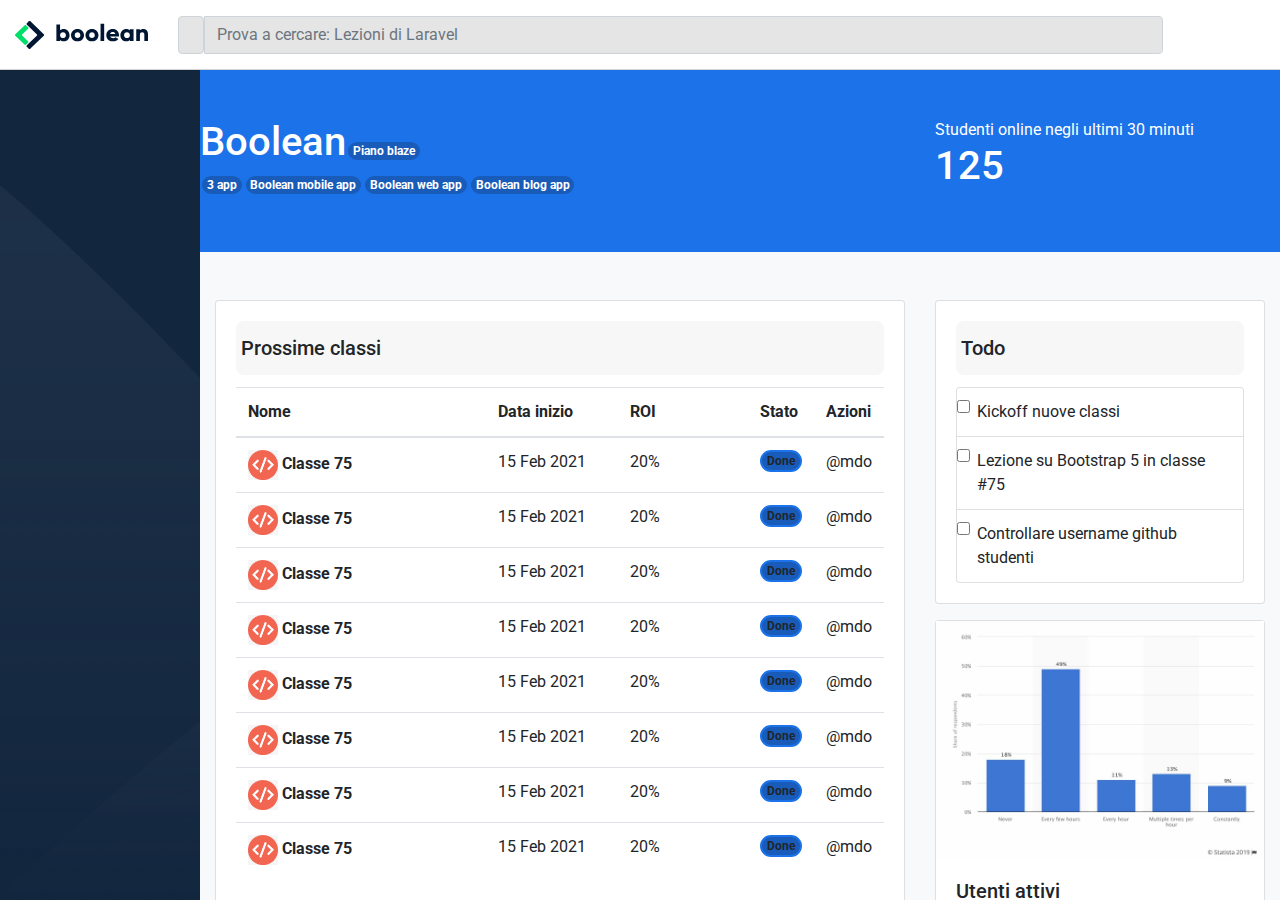
==== index.html @ c9421d49 "Responsive table" ====
<!DOCTYPE html>
<html lang="en">
    <head>
        <meta charset="UTF-8">
        <meta http-equiv="X-UA-Compatible" content="IE=edge">
        <meta name="viewport" content="width=device-width, initial-scale=1.0">
        <title>Bootstrap Dashboard</title>

        <!-- Google-font -->
        <link rel="preconnect" href="https://fonts.googleapis.com">
        <link rel="preconnect" href="https://fonts.gstatic.com" crossorigin>
        <link href="https://fonts.googleapis.com/css2?family=Montserrat:wght@400;700;800&family=Roboto:wght@400;700&display=swap" rel="stylesheet">
        <!-- /Google-font -->

        <!-- Bootstrap-link -->
        <link rel="stylesheet" href="https://cdn.jsdelivr.net/npm/bootstrap@4.4.1/dist/css/bootstrap.min.css" integrity="sha384-Vkoo8x4CGsO3+Hhxv8T/Q5PaXtkKtu6ug5TOeNV6gBiFeWPGFN9MuhOf23Q9Ifjh" crossorigin="anonymous">
        <!-- JavaScript Bundle with Popper -->
        <script src="https://cdn.jsdelivr.net/npm/bootstrap@5.2.2/dist/js/bootstrap.bundle.min.js" integrity="sha384-OERcA2EqjJCMA+/3y+gxIOqMEjwtxJY7qPCqsdltbNJuaOe923+mo//f6V8Qbsw3" crossorigin="anonymous"></script>
        <!-- /Bootstrap-link -->

        <!-- Font-awesome -->
        <link rel="stylesheet" href="https://cdnjs.cloudflare.com/ajax/libs/font-awesome/6.2.0/css/all.min.css" integrity="sha512-xh6O/CkQoPOWDdYTDqeRdPCVd1SpvCA9XXcUnZS2FmJNp1coAFzvtCN9BmamE+4aHK8yyUHUSCcJHgXloTyT2A==" crossorigin="anonymous" referrerpolicy="no-referrer" />
        <!-- /Font-awesome -->


        <link rel="stylesheet" href="css/style.css">
    </head>
    <body>
        <header>
            <div class="container-fluid">
                <div class="row align-items-center">
                    <div class="col-auto d-block d-lg-none">
                        <img class="ms-img-logo" src="../img/mobile-logo.png" alt="mobile-logo">
                    </div>
                    <div class="col-auto d-none d-lg-block">
                        <img src="../img/logo.svg" alt="logo">
                    </div>
                    <div class="col mt-3">
                        <div class="input-group mb-3">
                        <span class="input-group-text" id="basic-addon1"><i class="fa-solid fa-magnifying-glass"></i></span>
                        <input type="text" class="form-control" placeholder="Prova a cercare: Lezioni di Laravel" aria-label="Username" aria-describedby="basic-addon1">
                        </div>
                    </div>
                    <div class="col-auto mr-3">
                        <div class="row justify-content-end">
                            <div class="ms-icons d-none d-lg-block">
                                <i class="ms-icons-header fa-solid fa-list"></i>
                                <i class="ms-icons-header fa-solid fa-circle-question"></i>
                                <i class="ms-icons-header fa-solid fa-ellipsis-vertical"></i>
                            </div>
                            <div class="dropdown">
                                <button class="btn" type="button" data-bs-toggle="dropdown" aria-expanded="false"><i class="fa-solid fa-bell"></i>
                                </button>
                                <ul class="dropdown-menu">
                                  <li><a class="dropdown-item" href="#">Action</a></li>
                                  <li><a class="dropdown-item" href="#">Another action</a></li>
                                  <li><a class="dropdown-item" href="#">Something else here</a></li>
                                </ul>
                              </div>
                            
                        </div>
                    </div>
                </div>
            </div>
        </header>
        <div class="page-container">
            <aside>

            </aside>
            <main>
                <!-- BANNER -->
                <div class="container-fluid banner-top py-5">
                    <div class="row">
                        <div class="col-lg-8 col-md-12">
                            <div class="row"> 
                                <h1>Boolean</h1>
                                <h6><span class="badge badge-banner badge-banner-boolean">Piano blaze</span></h6>
                            </div>
                            <div class="row">
                                <h6><span class="badge badge-banner">3 app</span></h6>
                                <div><i class="fa-solid fa-chevrons-right"></i></div>                               
                                <h6><span class="badge badge-banner">Boolean mobile app</span></h6>
                                <h6><span class="badge badge-banner">Boolean web app</sspan></h6>
                                <h6><span class="badge badge-banner">Boolean blog app</span></h6>
                            </div>
                        </div>
                        <div class="col-lg-4 col-md-12">
                            <span>Studenti online negli ultimi 30 minuti<span>
                            <h1>125</h1>
                        </div>
                    </div>
                </div>
                <!-- /BANNER -->

                <!-- COL-8|COL-4 -->
                <div class="container-fluid py-5">
                    <div class="row">
                        <!-- COL PROSSIME CLASSI|FAQ -->
                        <div class="col-lg-8 col-md-12">
                            <div class="card" style="width: 100%;">
                                <div class="card-body">
                                  <h5 class="card-title ms-card-title">Prossime classi</h5>
                                <table class="table">
                                    <thead>
                                    <tr>
                                        <th class="col-6" scope="col">Nome</th>
                                        <th class="col-3 d-none d-lg-table-cell" scope="col-2">Data inizio</th>
                                        <th class="d-none d-md-table-cell" scope="col">ROI</th>
                                        <th scope="col">Stato</th>
                                        <th scope="col">Azioni</th>              
                                    </tr>
                                    </thead>
                                    <tbody>
                                    <tr>
                                        <th class="col-6" scope="row">
                                            
                                            <img class="ms-img-table" src="../img/class-avatar.jpg" alt="class-avatar">
                                            <span>Classe 75</span>
                                        
                                        </th>
                                        <td class="col-3 d-none d-lg-table-cell">15 Feb 2021</td>
                                        <td class="col d-none d-md-table-cell">20%</td>
                                        <td class="col"><h6><span class="badge badge-banner">Done</span></h6></td>
                                        <td class="col">@mdo</td>
                                    </tr>
                                    <tr>
                                        <th class="col-6" scope="row">
                                            <img class="ms-img-table" src="../img/class-avatar.jpg" alt="class-avatar">
                                            <span>Classe 75</span>
                                        </th>
                                        <td class="col-3 d-none d-lg-table-cell">15 Feb 2021</td>
                                        <td class="col d-none d-md-table-cell">20%</td>
                                        <td class="col"><h6><span class="badge badge-banner">Done</span></h6></td>
                                        <td class="col">@mdo</td>
                                    </tr>
                                    <tr>
                                        <th class="col-6" scope="row">
                                            <img class="ms-img-table" src="../img/class-avatar.jpg" alt="class-avatar">
                                            <span>Classe 75</span>
                                        </th>
                                        <td class="col-3 d-none d-lg-table-cell">15 Feb 2021</td>
                                        <td class="col d-none d-md-table-cell">20%</td>
                                        <td class="col"><h6><span class="badge badge-banner">Done</span></h6></td>
                                        <td class="col">@mdo</td>
                                    </tr>
                                    <tr>
                                        <th class="col-6" scope="row">
                                            <img class="ms-img-table" src="../img/class-avatar.jpg" alt="class-avatar">
                                            <span>Classe 75</span>
                                        </th>
                                        <td class="col-3 d-none d-lg-table-cell">15 Feb 2021</td>
                                        <td class="col d-none d-md-table-cell">20%</td>
                                        <td class="col"><h6><span class="badge badge-banner">Done</span></h6></td>
                                        <td class="col">@mdo</td>
                                    </tr>
                                    <tr>
                                        <th class="col-6" scope="row">
                                            <img class="ms-img-table" src="../img/class-avatar.jpg" alt="class-avatar">
                                            <span>Classe 75</span>
                                        </th>
                                        <td class="col-3 d-none d-lg-table-cell">15 Feb 2021</td>
                                        <td class="col d-none d-md-table-cell">20%</td>
                                        <td class="col"><h6><span class="badge badge-banner">Done</span></h6></td>
                                        <td class="col">@mdo</td>
                                    </tr>
                                    <tr>
                                        <th class="col-6" scope="row">
                                            <img class="ms-img-table" src="../img/class-avatar.jpg" alt="class-avatar">
                                            <span>Classe 75</span>
                                        </th>
                                        <td class="col-3 d-none d-lg-table-cell">15 Feb 2021</td>
                                        <td class="col d-none d-md-table-cell">20%</td>
                                        <td class="col"><h6><span class="badge badge-banner">Done</span></h6></td>
                                        <td class="col">@mdo</td>
                                    </tr>
                                    <tr>
                                        <th class="col-6" scope="row">
                                            <img class="ms-img-table" src="../img/class-avatar.jpg" alt="class-avatar">
                                            <span>Classe 75</span>
                                        </th>
                                        <td class="col-3 d-none d-lg-table-cell">15 Feb 2021</td>
                                        <td class="col d-none d-md-table-cell">20%</td>
                                        <td class="col"><h6><span class="badge badge-banner">Done</span></h6></td>
                                        <td class="col">@mdo</td>
                                    </tr>
                                    <tr>
                                        <th class="col-6" scope="row">
                                            <img class="ms-img-table" src="../img/class-avatar.jpg" alt="class-avatar">
                                            <span>Classe 75</span>
                                        </th>
                                        <td class="col-3 d-none d-lg-table-cell">15 Feb 2021</td>
                                        <td class="col d-none d-md-table-cell">20%</td>
                                        <td class="col"><h6><span class="badge badge-banner">Done</span></h6></td>
                                        <td class="col">@mdo</td>
                                    </tr>
                                    
                                    </tbody>
                                </table>
                            </div>
                        </div>
                            <!-- FAQ BOOTSTRAP -->
                            <div class="card mt-3" style="width: 100%;">
                                <div class="card-body">
                                  <h5 class="card-title ms-card-title">F.A.Q</h5>
                                  <div class="accordion" id="accordionPanelsStayOpenExample">
                                        <div class="accordion-item">
                                            <span class="accordion-header" id="panelsStayOpen-headingOne">
                                            <button class="accordion-button" type="button" data-bs-toggle="collapse" data-bs-target="#panelsStayOpen-collapseOne" aria-expanded="true" aria-controls="panelsStayOpen-collapseOne">
                                                Come aggiungere una nuova classe?
                                            </button>
                                            </span>
                                            <div id="panelsStayOpen-collapseOne" class="accordion-collapse collapse show" aria-labelledby="panelsStayOpen-headingOne">
                                            <div class="accordion-body">
                                                <strong>This is the first item's accordion body.</strong> It is shown by default, until the collapse plugin adds the appropriate classes that we use to style each element. These classes control the overall appearance, as well as the showing and hiding via CSS transitions. You can modify any of this with custom CSS or overriding our default variables. It's also worth noting that just about any HTML can go within the <code>.accordion-body</code>, though the transition does limit overflow.
                                            </div>
                                            </div>
                                        </div>
                                  </div>
                                  <hr>
                                  <div class="accordion" id="accordionPanelsStayOpenExample">
                                    <div class="accordion-item">
                                        <span class="accordion-header" id="panelsStayOpen-headingOne">
                                        <button class="accordion-button" type="button" data-bs-toggle="collapse" data-bs-target="#panelsStayOpen-collapseOne" aria-expanded="true" aria-controls="panelsStayOpen-collapseOne">
                                            Come aggiungere una nuova classe?
                                        </button>
                                        </span>
                                        <div id="panelsStayOpen-collapseOne" class="accordion-collapse collapse show" aria-labelledby="panelsStayOpen-headingOne">
                                        <div class="accordion-body">
                                            <strong>This is the first item's accordion body.</strong> It is shown by default, until the collapse plugin adds the appropriate classes that we use to style each element. These classes control the overall appearance, as well as the showing and hiding via CSS transitions. You can modify any of this with custom CSS or overriding our default variables. It's also worth noting that just about any HTML can go within the <code>.accordion-body</code>, though the transition does limit overflow.
                                        </div>
                                        </div>
                                    </div>
                              </div>
                              <hr>
                              <div class="accordion" id="accordionPanelsStayOpenExample">
                                <div class="accordion-item">
                                    <span class="accordion-header" id="panelsStayOpen-headingOne">
                                    <button class="accordion-button" type="button" data-bs-toggle="collapse" data-bs-target="#panelsStayOpen-collapseOne" aria-expanded="true" aria-controls="panelsStayOpen-collapseOne">
                                        Come aggiungere una nuova classe?
                                    </button>
                                    </span>
                                    <div id="panelsStayOpen-collapseOne" class="accordion-collapse collapse show" aria-labelledby="panelsStayOpen-headingOne">
                                    <div class="accordion-body">
                                        <strong>This is the first item's accordion body.</strong> It is shown by default, until the collapse plugin adds the appropriate classes that we use to style each element. These classes control the overall appearance, as well as the showing and hiding via CSS transitions. You can modify any of this with custom CSS or overriding our default variables. It's also worth noting that just about any HTML can go within the <code>.accordion-body</code>, though the transition does limit overflow.
                                    </div>
                                    </div>
                                </div>
                          </div>
                                </div>
                            </div>
                            <!-- /FAQ BOOTSTRAP -->
                        </div>
                        <!-- /COL PROSSIME CLASSI|FAQ -->

                        <!-- COL TODO|UTENTI ATTIVI -->
                        <div class="col-lg-4 col-md-12">     
                            <div class="card" style="width: 100%;">
                                <div class="card-body">
                                  <h5 class="card-title ms-card-title">Todo</h5>
                                    <div class="container-fluid">
                                        <div class="row">
                                            <div class="card" style="width: 100%;">
                                                <ul class="list-group list-group-flush">
                                                  <li class="list-group-item"><input class="form-check-input mt-0" type="checkbox" value="" aria-label="Checkbox for following text input"> Kickoff nuove classi</li>
                                                  <li class="list-group-item"><input class="form-check-input mt-0" type="checkbox" value="" aria-label="Checkbox for following text input"> Lezione su Bootstrap 5 in classe #75</li>
                                                  <li class="list-group-item"><input class="form-check-input mt-0" type="checkbox" value="" aria-label="Checkbox for following text input"> Controllare username github studenti</li>
                                                </ul>
                                            </div>
                                            <!-- <input class="form-check-input mt-0" type="checkbox" value="" aria-label="Checkbox for following text input"> Kickoff nuove classi
                                            <input class="form-check-input mt-0" type="checkbox" value="" aria-label="Checkbox for following text input"> Kickoff nuove classi
                                            <input class="form-check-input mt-0" type="checkbox" value="" aria-label="Checkbox for following text input"> Kickoff nuove classi -->
                                        </div>
                                    </div>
                                </div>
                            </div>
                            <div class="card mt-3" style="width: 100%;">
                                <img src="../img/stats.jpeg" class="stats" alt="...">
                                <div class="card-body">
                                    <h5 class="card-title">Utenti attivi</h5>
                                    <p class="card-text">Lista degli utenti attivi in piattaforma nell'ultimo mese</p>
                                    <div class="card" style="width: 18rem;">
                                        <ul class="list-group list-group-flush">
                                          <li class="list-group-item"> Gennaio: 1200</li>
                                          <li class="list-group-item"> Febbraio: 800</li>
                                          <li class="list-group-item"> Marzo 1500</li>
                                        </ul>
                                    </div>
                                    <a href="#" class="btn btn-primary">Go somewhere</a>
                                </div>
                            </div>
                        </div>
                        <!-- /COL TODO|UTENTI ATTIVI -->
                    </div>
                </div>
                <!-- /COL-8|COL-4 -->
            </main>
        </div>
    </body>
</html>
---- css/style.css ----
/* -----------
    RESET
    ---------- */

* {
    box-sizing: border-box;
    margin: 0;
    padding: 0;
}

/* ----------
    CORE
    --------- */
body {
font-family: 'Montserrat', sans-serif;
font-family: 'Roboto', sans-serif;
}

header {
    background-color: #fff;
    height: 70px;
    display: flex;
    align-items: center;
    position: fixed;
    top: 0;
    right: 0;
    left: 0;
    border-bottom: 1px solid lightgray;
}

aside {
    width: 200px;
    background-color: #12263e;
    flex-shrink: 0;
    padding: 20px;
    background-image: url(../img/sidebar-bg.png);
}

main {
    background-color: #f8f9fa;
    flex-grow: 1;
    overflow-y: auto;
}

/* ----------
    CONTAINERS
    --------- */
.page-container {
    height: calc(100vh - 70px);
    background-color: lightgrey;
    display: flex;
    margin-top: 70px;
}

/* ---------
    IMMAGINI
    -------- */

img {
    width: 100%;
}

.ms-img-logo {
    width: 45px;
    background-color: transparent;
    text-align: center;
}

.ms-img-table {
    width: 30px;
}

/* ---------
    ICONS
    -------- */

    .fa-bell {
        color: orange;
        margin-top: 4px;
    }
    
    .ms-icons {
        margin-top: 7px;  
    }
    .ms-icons-header  {
        margin-right: 20px;
        margin-top: 4px;
    }

    .fa-chevrons-right {
        color: white;
    }

    /* ----------
    RESET BOOTSTRAP
    ------------- */
    .form-control, .input-group-text {
        background-color: #e5e5e5;
    }

    .accordion-button {
        border: none;
        background-color: transparent;
    }

    .badge-banner-boolean {
        margin-top: 22px;
    }

    .ms-card-title {
        background-color: #f7f7f7;
        padding: 15px 5px;
        border-radius: 8px;
    }

    .badge-banner {
        border: 2px solid #1c72e8;
        background-color: #185bb9;
        border-radius: 20px;
    }
    /* ---------
        MAIN
        -------- */
        .banner-top {
            background-color: #1c72e8;
            color: white;
        }
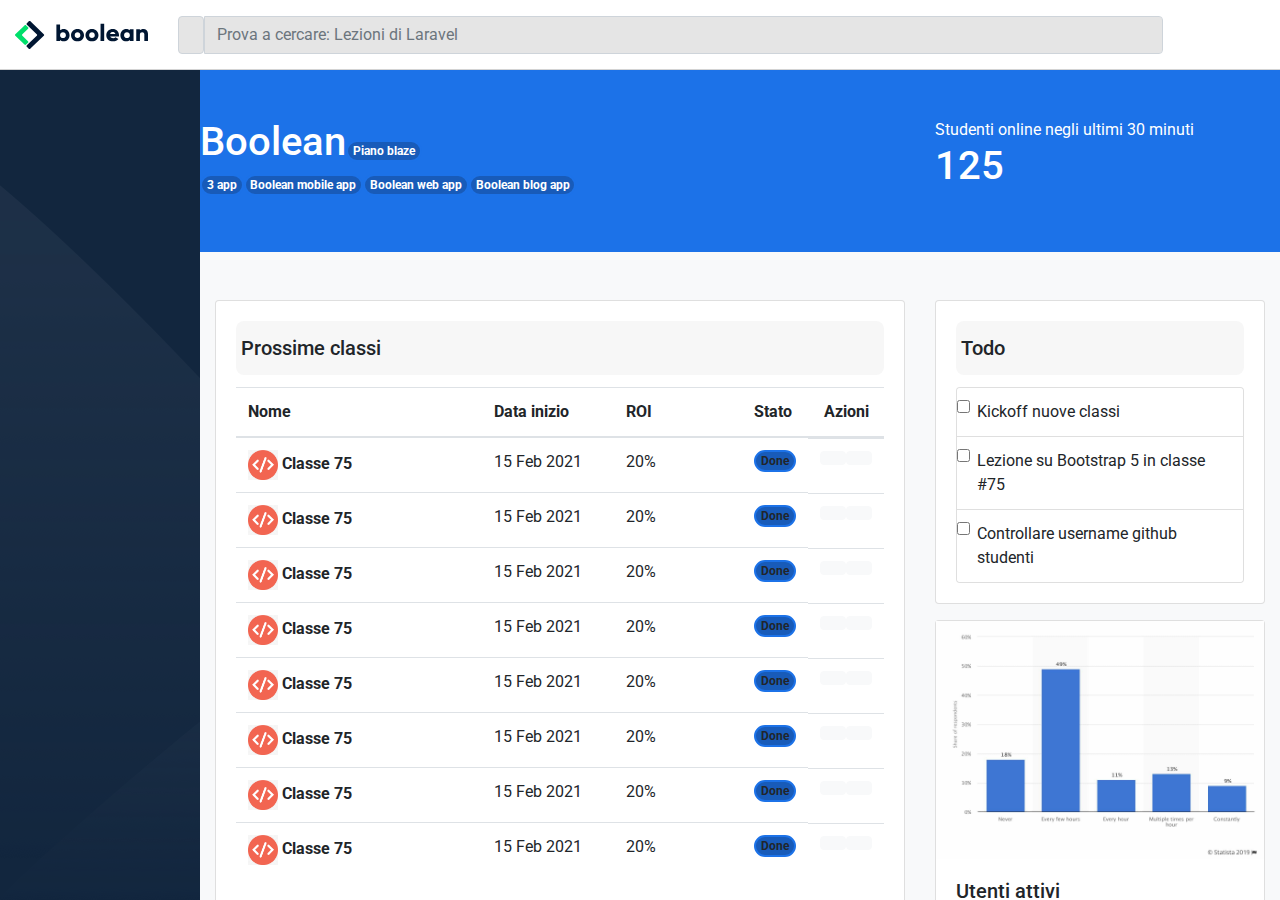
==== commit cf5d68f2: "Button in the table" ====
--- a/index.html
+++ b/index.html
@@ -107,7 +107,7 @@
                                         <th class="col-3 d-none d-lg-table-cell" scope="col-2">Data inizio</th>
                                         <th class="d-none d-md-table-cell" scope="col">ROI</th>
                                         <th scope="col">Stato</th>
-                                        <th scope="col">Azioni</th>              
+                                        <th class="text-center" scope="col">Azioni</th>              
                                     </tr>
                                     </thead>
                                     <tbody>
@@ -121,77 +121,103 @@
                                         <td class="col-3 d-none d-lg-table-cell">15 Feb 2021</td>
                                         <td class="col d-none d-md-table-cell">20%</td>
                                         <td class="col"><h6><span class="badge badge-banner">Done</span></h6></td>
-                                        <td class="col">@mdo</td>
-                                    </tr>
-                                    <tr>
-                                        <th class="col-6" scope="row">
-                                            <img class="ms-img-table" src="../img/class-avatar.jpg" alt="class-avatar">
-                                            <span>Classe 75</span>
-                                        </th>
-                                        <td class="col-3 d-none d-lg-table-cell">15 Feb 2021</td>
-                                        <td class="col d-none d-md-table-cell">20%</td>
-                                        <td class="col"><h6><span class="badge badge-banner">Done</span></h6></td>
-                                        <td class="col">@mdo</td>
-                                    </tr>
-                                    <tr>
-                                        <th class="col-6" scope="row">
-                                            <img class="ms-img-table" src="../img/class-avatar.jpg" alt="class-avatar">
-                                            <span>Classe 75</span>
-                                        </th>
-                                        <td class="col-3 d-none d-lg-table-cell">15 Feb 2021</td>
-                                        <td class="col d-none d-md-table-cell">20%</td>
-                                        <td class="col"><h6><span class="badge badge-banner">Done</span></h6></td>
-                                        <td class="col">@mdo</td>
-                                    </tr>
-                                    <tr>
-                                        <th class="col-6" scope="row">
-                                            <img class="ms-img-table" src="../img/class-avatar.jpg" alt="class-avatar">
-                                            <span>Classe 75</span>
-                                        </th>
-                                        <td class="col-3 d-none d-lg-table-cell">15 Feb 2021</td>
-                                        <td class="col d-none d-md-table-cell">20%</td>
-                                        <td class="col"><h6><span class="badge badge-banner">Done</span></h6></td>
-                                        <td class="col">@mdo</td>
-                                    </tr>
-                                    <tr>
-                                        <th class="col-6" scope="row">
-                                            <img class="ms-img-table" src="../img/class-avatar.jpg" alt="class-avatar">
-                                            <span>Classe 75</span>
-                                        </th>
-                                        <td class="col-3 d-none d-lg-table-cell">15 Feb 2021</td>
-                                        <td class="col d-none d-md-table-cell">20%</td>
-                                        <td class="col"><h6><span class="badge badge-banner">Done</span></h6></td>
-                                        <td class="col">@mdo</td>
-                                    </tr>
-                                    <tr>
-                                        <th class="col-6" scope="row">
-                                            <img class="ms-img-table" src="../img/class-avatar.jpg" alt="class-avatar">
-                                            <span>Classe 75</span>
-                                        </th>
-                                        <td class="col-3 d-none d-lg-table-cell">15 Feb 2021</td>
-                                        <td class="col d-none d-md-table-cell">20%</td>
-                                        <td class="col"><h6><span class="badge badge-banner">Done</span></h6></td>
-                                        <td class="col">@mdo</td>
-                                    </tr>
-                                    <tr>
-                                        <th class="col-6" scope="row">
-                                            <img class="ms-img-table" src="../img/class-avatar.jpg" alt="class-avatar">
-                                            <span>Classe 75</span>
-                                        </th>
-                                        <td class="col-3 d-none d-lg-table-cell">15 Feb 2021</td>
-                                        <td class="col d-none d-md-table-cell">20%</td>
-                                        <td class="col"><h6><span class="badge badge-banner">Done</span></h6></td>
-                                        <td class="col">@mdo</td>
-                                    </tr>
-                                    <tr>
-                                        <th class="col-6" scope="row">
-                                            <img class="ms-img-table" src="../img/class-avatar.jpg" alt="class-avatar">
-                                            <span>Classe 75</span>
-                                        </th>
-                                        <td class="col-3 d-none d-lg-table-cell">15 Feb 2021</td>
-                                        <td class="col d-none d-md-table-cell">20%</td>
-                                        <td class="col"><h6><span class="badge badge-banner">Done</span></h6></td>
-                                        <td class="col">@mdo</td>
+                                        
+                                            <td class="col" style="display: flex;">
+                                                <button type="button" class="btn btn-light"><i class="fa-solid fa-pencil"></i></button>
+                                                <button type="button" class="btn btn-light"><i class="fa-solid fa-trash"></i></button>
+                                            </td>
+                                        
+                                    </tr>
+                                    <tr>
+                                        <th class="col-6" scope="row">
+                                            <img class="ms-img-table" src="../img/class-avatar.jpg" alt="class-avatar">
+                                            <span>Classe 75</span>
+                                        </th>
+                                        <td class="col-3 d-none d-lg-table-cell">15 Feb 2021</td>
+                                        <td class="col d-none d-md-table-cell">20%</td>
+                                        <td class="col"><h6><span class="badge badge-banner">Done</span></h6></td>
+                                        <td class="col" style="display: flex;">
+                                            <button type="button" class="btn btn-light"><i class="fa-solid fa-pencil"></i></button>
+                                            <button type="button" class="btn btn-light"><i class="fa-solid fa-trash"></i></button>
+                                        </td>
+                                    </tr>
+                                    <tr>
+                                        <th class="col-6" scope="row">
+                                            <img class="ms-img-table" src="../img/class-avatar.jpg" alt="class-avatar">
+                                            <span>Classe 75</span>
+                                        </th>
+                                        <td class="col-3 d-none d-lg-table-cell">15 Feb 2021</td>
+                                        <td class="col d-none d-md-table-cell">20%</td>
+                                        <td class="col"><h6><span class="badge badge-banner">Done</span></h6></td>
+                                        <td class="col" style="display: flex;">
+                                            <button type="button" class="btn btn-light"><i class="fa-solid fa-pencil"></i></button>
+                                            <button type="button" class="btn btn-light"><i class="fa-solid fa-trash"></i></button>
+                                        </td>
+                                    </tr>
+                                    <tr>
+                                        <th class="col-6" scope="row">
+                                            <img class="ms-img-table" src="../img/class-avatar.jpg" alt="class-avatar">
+                                            <span>Classe 75</span>
+                                        </th>
+                                        <td class="col-3 d-none d-lg-table-cell">15 Feb 2021</td>
+                                        <td class="col d-none d-md-table-cell">20%</td>
+                                        <td class="col"><h6><span class="badge badge-banner">Done</span></h6></td>
+                                        <td class="col" style="display: flex;">
+                                            <button type="button" class="btn btn-light"><i class="fa-solid fa-pencil"></i></button>
+                                            <button type="button" class="btn btn-light"><i class="fa-solid fa-trash"></i></button>
+                                        </td>
+                                    </tr>
+                                    <tr>
+                                        <th class="col-6" scope="row">
+                                            <img class="ms-img-table" src="../img/class-avatar.jpg" alt="class-avatar">
+                                            <span>Classe 75</span>
+                                        </th>
+                                        <td class="col-3 d-none d-lg-table-cell">15 Feb 2021</td>
+                                        <td class="col d-none d-md-table-cell">20%</td>
+                                        <td class="col"><h6><span class="badge badge-banner">Done</span></h6></td>
+                                        <td class="col" style="display: flex;">
+                                            <button type="button" class="btn btn-light"><i class="fa-solid fa-pencil"></i></button>
+                                            <button type="button" class="btn btn-light"><i class="fa-solid fa-trash"></i></button>
+                                        </td>
+                                    </tr>
+                                    <tr>
+                                        <th class="col-6" scope="row">
+                                            <img class="ms-img-table" src="../img/class-avatar.jpg" alt="class-avatar">
+                                            <span>Classe 75</span>
+                                        </th>
+                                        <td class="col-3 d-none d-lg-table-cell">15 Feb 2021</td>
+                                        <td class="col d-none d-md-table-cell">20%</td>
+                                        <td class="col"><h6><span class="badge badge-banner">Done</span></h6></td>
+                                        <td class="col" style="display: flex;">
+                                            <button type="button" class="btn btn-light"><i class="fa-solid fa-pencil"></i></button>
+                                            <button type="button" class="btn btn-light"><i class="fa-solid fa-trash"></i></button>
+                                        </td>
+                                    </tr>
+                                    <tr>
+                                        <th class="col-6" scope="row">
+                                            <img class="ms-img-table" src="../img/class-avatar.jpg" alt="class-avatar">
+                                            <span>Classe 75</span>
+                                        </th>
+                                        <td class="col-3 d-none d-lg-table-cell">15 Feb 2021</td>
+                                        <td class="col d-none d-md-table-cell">20%</td>
+                                        <td class="col"><h6><span class="badge badge-banner">Done</span></h6></td>
+                                        <td class="col" style="display: flex;">
+                                            <button type="button" class="btn btn-light"><i class="fa-solid fa-pencil"></i></button>
+                                            <button type="button" class="btn btn-light"><i class="fa-solid fa-trash"></i></button>
+                                        </td>
+                                    </tr>
+                                    <tr>
+                                        <th class="col-6" scope="row">
+                                            <img class="ms-img-table" src="../img/class-avatar.jpg" alt="class-avatar">
+                                            <span>Classe 75</span>
+                                        </th>
+                                        <td class="col-3 d-none d-lg-table-cell">15 Feb 2021</td>
+                                        <td class="col d-none d-md-table-cell">20%</td>
+                                        <td class="col"><h6><span class="badge badge-banner">Done</span></h6></td>
+                                        <td class="col" style="display: flex;">
+                                            <button type="button" class="btn btn-light"><i class="fa-solid fa-pencil"></i></button>
+                                            <button type="button" class="btn btn-light"><i class="fa-solid fa-trash"></i></button>
+                                        </td>
                                     </tr>
                                     
                                     </tbody>
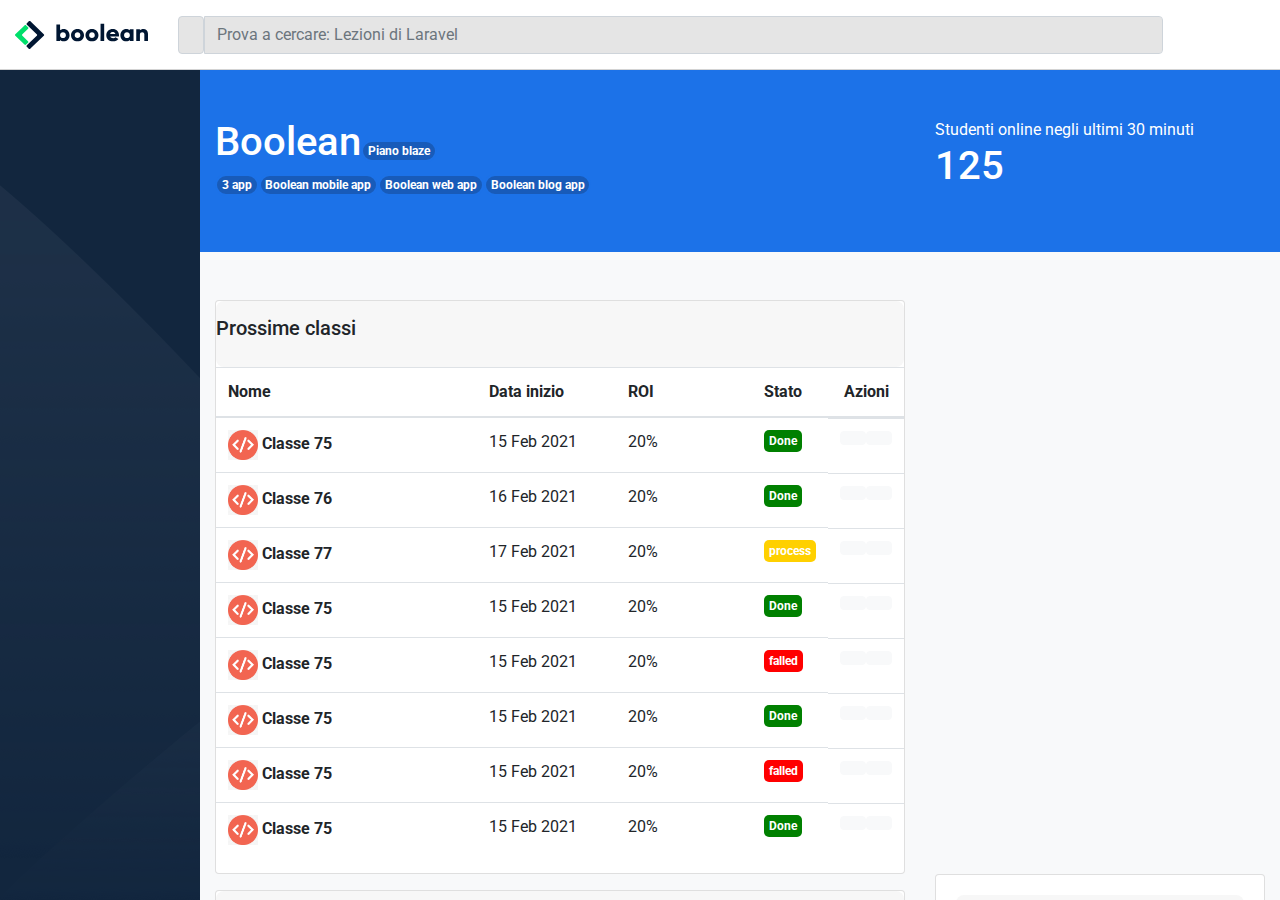
==== commit 5eab30c2: "Modificato card" ====
--- a/index.html
+++ b/index.html
@@ -72,11 +72,11 @@
                 <div class="container-fluid banner-top py-5">
                     <div class="row">
                         <div class="col-lg-8 col-md-12">
-                            <div class="row"> 
+                            <div class="row" style="padding-left: 15px;"> 
                                 <h1>Boolean</h1>
                                 <h6><span class="badge badge-banner badge-banner-boolean">Piano blaze</span></h6>
                             </div>
-                            <div class="row">
+                            <div class="row" style="padding-left: 15px;">
                                 <h6><span class="badge badge-banner">3 app</span></h6>
                                 <div><i class="fa-solid fa-chevrons-right"></i></div>                               
                                 <h6><span class="badge badge-banner">Boolean mobile app</span></h6>
@@ -97,9 +97,11 @@
                     <div class="row">
                         <!-- COL PROSSIME CLASSI|FAQ -->
                         <div class="col-lg-8 col-md-12">
-                            <div class="card" style="width: 100%;">
-                                <div class="card-body">
-                                  <h5 class="card-title ms-card-title">Prossime classi</h5>
+                            <div class="card">
+                                <div class="card-body ms-card-title">
+                                  <h5 class="card-title ">Prossime classi</h5>
+                                </div>
+                                  
                                 <table class="table">
                                     <thead>
                                     <tr>
@@ -110,6 +112,7 @@
                                         <th class="text-center" scope="col">Azioni</th>              
                                     </tr>
                                     </thead>
+
                                     <tbody>
                                     <tr>
                                         <th class="col-6" scope="row">
@@ -120,7 +123,7 @@
                                         </th>
                                         <td class="col-3 d-none d-lg-table-cell">15 Feb 2021</td>
                                         <td class="col d-none d-md-table-cell">20%</td>
-                                        <td class="col"><h6><span class="badge badge-banner">Done</span></h6></td>
+                                        <td class="col"><h6><span class="badge badge-table-green">Done</span></h6></td>
                                         
                                             <td class="col" style="display: flex;">
                                                 <button type="button" class="btn btn-light"><i class="fa-solid fa-pencil"></i></button>
@@ -128,92 +131,99 @@
                                             </td>
                                         
                                     </tr>
-                                    <tr>
-                                        <th class="col-6" scope="row">
-                                            <img class="ms-img-table" src="../img/class-avatar.jpg" alt="class-avatar">
-                                            <span>Classe 75</span>
-                                        </th>
-                                        <td class="col-3 d-none d-lg-table-cell">15 Feb 2021</td>
-                                        <td class="col d-none d-md-table-cell">20%</td>
-                                        <td class="col"><h6><span class="badge badge-banner">Done</span></h6></td>
-                                        <td class="col" style="display: flex;">
-                                            <button type="button" class="btn btn-light"><i class="fa-solid fa-pencil"></i></button>
-                                            <button type="button" class="btn btn-light"><i class="fa-solid fa-trash"></i></button>
-                                        </td>
-                                    </tr>
-                                    <tr>
-                                        <th class="col-6" scope="row">
-                                            <img class="ms-img-table" src="../img/class-avatar.jpg" alt="class-avatar">
-                                            <span>Classe 75</span>
-                                        </th>
-                                        <td class="col-3 d-none d-lg-table-cell">15 Feb 2021</td>
-                                        <td class="col d-none d-md-table-cell">20%</td>
-                                        <td class="col"><h6><span class="badge badge-banner">Done</span></h6></td>
-                                        <td class="col" style="display: flex;">
-                                            <button type="button" class="btn btn-light"><i class="fa-solid fa-pencil"></i></button>
-                                            <button type="button" class="btn btn-light"><i class="fa-solid fa-trash"></i></button>
-                                        </td>
-                                    </tr>
-                                    <tr>
-                                        <th class="col-6" scope="row">
-                                            <img class="ms-img-table" src="../img/class-avatar.jpg" alt="class-avatar">
-                                            <span>Classe 75</span>
-                                        </th>
-                                        <td class="col-3 d-none d-lg-table-cell">15 Feb 2021</td>
-                                        <td class="col d-none d-md-table-cell">20%</td>
-                                        <td class="col"><h6><span class="badge badge-banner">Done</span></h6></td>
-                                        <td class="col" style="display: flex;">
-                                            <button type="button" class="btn btn-light"><i class="fa-solid fa-pencil"></i></button>
-                                            <button type="button" class="btn btn-light"><i class="fa-solid fa-trash"></i></button>
-                                        </td>
-                                    </tr>
-                                    <tr>
-                                        <th class="col-6" scope="row">
-                                            <img class="ms-img-table" src="../img/class-avatar.jpg" alt="class-avatar">
-                                            <span>Classe 75</span>
-                                        </th>
-                                        <td class="col-3 d-none d-lg-table-cell">15 Feb 2021</td>
-                                        <td class="col d-none d-md-table-cell">20%</td>
-                                        <td class="col"><h6><span class="badge badge-banner">Done</span></h6></td>
-                                        <td class="col" style="display: flex;">
-                                            <button type="button" class="btn btn-light"><i class="fa-solid fa-pencil"></i></button>
-                                            <button type="button" class="btn btn-light"><i class="fa-solid fa-trash"></i></button>
-                                        </td>
-                                    </tr>
-                                    <tr>
-                                        <th class="col-6" scope="row">
-                                            <img class="ms-img-table" src="../img/class-avatar.jpg" alt="class-avatar">
-                                            <span>Classe 75</span>
-                                        </th>
-                                        <td class="col-3 d-none d-lg-table-cell">15 Feb 2021</td>
-                                        <td class="col d-none d-md-table-cell">20%</td>
-                                        <td class="col"><h6><span class="badge badge-banner">Done</span></h6></td>
-                                        <td class="col" style="display: flex;">
-                                            <button type="button" class="btn btn-light"><i class="fa-solid fa-pencil"></i></button>
-                                            <button type="button" class="btn btn-light"><i class="fa-solid fa-trash"></i></button>
-                                        </td>
-                                    </tr>
-                                    <tr>
-                                        <th class="col-6" scope="row">
-                                            <img class="ms-img-table" src="../img/class-avatar.jpg" alt="class-avatar">
-                                            <span>Classe 75</span>
-                                        </th>
-                                        <td class="col-3 d-none d-lg-table-cell">15 Feb 2021</td>
-                                        <td class="col d-none d-md-table-cell">20%</td>
-                                        <td class="col"><h6><span class="badge badge-banner">Done</span></h6></td>
-                                        <td class="col" style="display: flex;">
-                                            <button type="button" class="btn btn-light"><i class="fa-solid fa-pencil"></i></button>
-                                            <button type="button" class="btn btn-light"><i class="fa-solid fa-trash"></i></button>
-                                        </td>
-                                    </tr>
-                                    <tr>
-                                        <th class="col-6" scope="row">
-                                            <img class="ms-img-table" src="../img/class-avatar.jpg" alt="class-avatar">
-                                            <span>Classe 75</span>
-                                        </th>
-                                        <td class="col-3 d-none d-lg-table-cell">15 Feb 2021</td>
-                                        <td class="col d-none d-md-table-cell">20%</td>
-                                        <td class="col"><h6><span class="badge badge-banner">Done</span></h6></td>
+
+                                    <tr>
+                                        <th class="col-6" scope="row">
+                                            <img class="ms-img-table" src="../img/class-avatar.jpg" alt="class-avatar">
+                                            <span>Classe 76</span>
+                                        </th>
+                                        <td class="col-3 d-none d-lg-table-cell">16 Feb 2021</td>
+                                        <td class="col d-none d-md-table-cell">20%</td>
+                                        <td class="col"><h6><span class="badge badge-table-green">Done</span></h6></td>
+                                        <td class="col" style="display: flex;">
+                                            <button type="button" class="btn btn-light"><i class="fa-solid fa-pencil"></i></button>
+                                            <button type="button" class="btn btn-light"><i class="fa-solid fa-trash"></i></button>
+                                        </td>
+                                    </tr>
+
+                                    <tr>
+                                        <th class="col-6" scope="row">
+                                            <img class="ms-img-table" src="../img/class-avatar.jpg" alt="class-avatar">
+                                            <span>Classe 77</span>
+                                        </th>
+                                        <td class="col-3 d-none d-lg-table-cell">17 Feb 2021</td>
+                                        <td class="col d-none d-md-table-cell">20%</td>
+                                        <td class="col"><h6><span class="badge badge-table-yellow">process</span></h6></td>
+                                        <td class="col" style="display: flex;">
+                                            <button type="button" class="btn btn-light"><i class="fa-solid fa-pencil"></i></button>
+                                            <button type="button" class="btn btn-light"><i class="fa-solid fa-trash"></i></button>
+                                        </td>
+                                    </tr>
+
+                                    <tr>
+                                        <th class="col-6" scope="row">
+                                            <img class="ms-img-table" src="../img/class-avatar.jpg" alt="class-avatar">
+                                            <span>Classe 75</span>
+                                        </th>
+                                        <td class="col-3 d-none d-lg-table-cell">15 Feb 2021</td>
+                                        <td class="col d-none d-md-table-cell">20%</td>
+                                        <td class="col"><h6><span class="badge badge-table-green">Done</span></h6></td>
+                                        <td class="col" style="display: flex;">
+                                            <button type="button" class="btn btn-light"><i class="fa-solid fa-pencil"></i></button>
+                                            <button type="button" class="btn btn-light"><i class="fa-solid fa-trash"></i></button>
+                                        </td>
+                                    </tr>
+
+                                    <tr>
+                                        <th class="col-6" scope="row">
+                                            <img class="ms-img-table" src="../img/class-avatar.jpg" alt="class-avatar">
+                                            <span>Classe 75</span>
+                                        </th>
+                                        <td class="col-3 d-none d-lg-table-cell">15 Feb 2021</td>
+                                        <td class="col d-none d-md-table-cell">20%</td>
+                                        <td class="col"><h6><span class="badge badge-table-red">falled</span></h6></td>
+                                        <td class="col" style="display: flex;">
+                                            <button type="button" class="btn btn-light"><i class="fa-solid fa-pencil"></i></button>
+                                            <button type="button" class="btn btn-light"><i class="fa-solid fa-trash"></i></button>
+                                        </td>
+                                    </tr>
+
+                                    <tr>
+                                        <th class="col-6" scope="row">
+                                            <img class="ms-img-table" src="../img/class-avatar.jpg" alt="class-avatar">
+                                            <span>Classe 75</span>
+                                        </th>
+                                        <td class="col-3 d-none d-lg-table-cell">15 Feb 2021</td>
+                                        <td class="col d-none d-md-table-cell">20%</td>
+                                        <td class="col"><h6><span class="badge badge-table-green">Done</span></h6></td>
+                                        <td class="col" style="display: flex;">
+                                            <button type="button" class="btn btn-light"><i class="fa-solid fa-pencil"></i></button>
+                                            <button type="button" class="btn btn-light"><i class="fa-solid fa-trash"></i></button>
+                                        </td>
+                                    </tr>
+
+                                    <tr>
+                                        <th class="col-6" scope="row">
+                                            <img class="ms-img-table" src="../img/class-avatar.jpg" alt="class-avatar">
+                                            <span>Classe 75</span>
+                                        </th>
+                                        <td class="col-3 d-none d-lg-table-cell">15 Feb 2021</td>
+                                        <td class="col d-none d-md-table-cell">20%</td>
+                                        <td class="col"><h6><span class="badge badge-table-red">falled</span></h6></td>
+                                        <td class="col" style="display: flex;">
+                                            <button type="button" class="btn btn-light"><i class="fa-solid fa-pencil"></i></button>
+                                            <button type="button" class="btn btn-light"><i class="fa-solid fa-trash"></i></button>
+                                        </td>
+                                    </tr>
+
+                                    <tr>
+                                        <th class="col-6" scope="row">
+                                            <img class="ms-img-table" src="../img/class-avatar.jpg" alt="class-avatar">
+                                            <span>Classe 75</span>
+                                        </th>
+                                        <td class="col-3 d-none d-lg-table-cell">15 Feb 2021</td>
+                                        <td class="col d-none d-md-table-cell">20%</td>
+                                        <td class="col"><h6><span class="badge badge-table-green">Done</span></h6></td>
                                         <td class="col" style="display: flex;">
                                             <button type="button" class="btn btn-light"><i class="fa-solid fa-pencil"></i></button>
                                             <button type="button" class="btn btn-light"><i class="fa-solid fa-trash"></i></button>
@@ -224,11 +234,13 @@
                                 </table>
                             </div>
                         </div>
+
+                        <!-- FAQ -->
+                        <div class="col-lg-8 col-md-12">
                             <!-- FAQ BOOTSTRAP -->
                             <div class="card mt-3" style="width: 100%;">
-                                <div class="card-body">
-                                  <h5 class="card-title ms-card-title">F.A.Q</h5>
-                                  <div class="accordion" id="accordionPanelsStayOpenExample">
+                                    <h5 class="card-title ms-card-title">F.A.Q</h5>
+                                    <div class="accordion" id="accordionPanelsStayOpenExample">
                                         <div class="accordion-item">
                                             <span class="accordion-header" id="panelsStayOpen-headingOne">
                                             <button class="accordion-button" type="button" data-bs-toggle="collapse" data-bs-target="#panelsStayOpen-collapseOne" aria-expanded="true" aria-controls="panelsStayOpen-collapseOne">
@@ -236,43 +248,43 @@
                                             </button>
                                             </span>
                                             <div id="panelsStayOpen-collapseOne" class="accordion-collapse collapse show" aria-labelledby="panelsStayOpen-headingOne">
-                                            <div class="accordion-body">
-                                                <strong>This is the first item's accordion body.</strong> It is shown by default, until the collapse plugin adds the appropriate classes that we use to style each element. These classes control the overall appearance, as well as the showing and hiding via CSS transitions. You can modify any of this with custom CSS or overriding our default variables. It's also worth noting that just about any HTML can go within the <code>.accordion-body</code>, though the transition does limit overflow.
-                                            </div>
+                                                <div class="accordion-body">
+                                                    <strong>This is the first item's accordion body.</strong> It is shown by default, until the collapse plugin adds the appropriate classes that we use to style each element. These classes control the overall appearance, as well as the showing and hiding via CSS transitions. You can modify any of this with custom CSS or overriding our default variables. It's also worth noting that just about any HTML can go within the <code>.accordion-body</code>, though the transition does limit overflow.
+                                                </div>
                                             </div>
                                         </div>
-                                  </div>
-                                  <hr>
-                                  <div class="accordion" id="accordionPanelsStayOpenExample">
-                                    <div class="accordion-item">
-                                        <span class="accordion-header" id="panelsStayOpen-headingOne">
-                                        <button class="accordion-button" type="button" data-bs-toggle="collapse" data-bs-target="#panelsStayOpen-collapseOne" aria-expanded="true" aria-controls="panelsStayOpen-collapseOne">
+                                    </div>
+                                    <hr>
+                                    <div class="accordion" id="accordionPanelsStayOpenExample">
+                                        <div class="accordion-item">
+                                            <span class="accordion-header" id="panelsStayOpen-headingOne">
+                                            <button class="accordion-button" type="button" data-bs-toggle="collapse" data-bs-target="#panelsStayOpen-collapseOne" aria-expanded="true" aria-controls="panelsStayOpen-collapseOne">
                                             Come aggiungere una nuova classe?
-                                        </button>
-                                        </span>
-                                        <div id="panelsStayOpen-collapseOne" class="accordion-collapse collapse show" aria-labelledby="panelsStayOpen-headingOne">
-                                        <div class="accordion-body">
-                                            <strong>This is the first item's accordion body.</strong> It is shown by default, until the collapse plugin adds the appropriate classes that we use to style each element. These classes control the overall appearance, as well as the showing and hiding via CSS transitions. You can modify any of this with custom CSS or overriding our default variables. It's also worth noting that just about any HTML can go within the <code>.accordion-body</code>, though the transition does limit overflow.
-                                        </div>
+                                            </button>
+                                            </span>
+                                            <div id="panelsStayOpen-collapseOne" class="accordion-collapse collapse show" aria-labelledby="panelsStayOpen-headingOne">
+                                                <div class="accordion-body">
+                                                    <strong>This is the first item's accordion body.</strong> It is shown by default, until the collapse plugin adds the appropriate classes that we use to style each element. These classes control the overall appearance, as well as the showing and hiding via CSS transitions. You can modify any of this with custom CSS or overriding our default variables. It's also worth noting that just about any HTML can go within the <code>.accordion-body</code>, though the transition does limit overflow.
+                                                </div>
+                                            </div>
                                         </div>
                                     </div>
-                              </div>
-                              <hr>
-                              <div class="accordion" id="accordionPanelsStayOpenExample">
-                                <div class="accordion-item">
-                                    <span class="accordion-header" id="panelsStayOpen-headingOne">
-                                    <button class="accordion-button" type="button" data-bs-toggle="collapse" data-bs-target="#panelsStayOpen-collapseOne" aria-expanded="true" aria-controls="panelsStayOpen-collapseOne">
-                                        Come aggiungere una nuova classe?
-                                    </button>
-                                    </span>
-                                    <div id="panelsStayOpen-collapseOne" class="accordion-collapse collapse show" aria-labelledby="panelsStayOpen-headingOne">
-                                    <div class="accordion-body">
-                                        <strong>This is the first item's accordion body.</strong> It is shown by default, until the collapse plugin adds the appropriate classes that we use to style each element. These classes control the overall appearance, as well as the showing and hiding via CSS transitions. You can modify any of this with custom CSS or overriding our default variables. It's also worth noting that just about any HTML can go within the <code>.accordion-body</code>, though the transition does limit overflow.
-                                    </div>
-                                    </div>
-                                </div>
-                          </div>
-                                </div>
+                                
+                                    <hr>
+                                    <div class="accordion" id="accordionPanelsStayOpenExample">
+                                        <div class="accordion-item">
+                                            <span class="accordion-header" id="panelsStayOpen-headingOne">
+                                            <button class="accordion-button" type="button" data-bs-toggle="collapse" data-bs-target="#panelsStayOpen-collapseOne" aria-expanded="true" aria-controls="panelsStayOpen-collapseOne">
+                                            Come aggiungere una nuova classe?
+                                            </button>
+                                            </span>
+                                            <div id="panelsStayOpen-collapseOne" class="accordion-collapse collapse show" aria-labelledby="panelsStayOpen-headingOne">
+                                                <div class="accordion-body">
+                                                    <strong>This is the first item's accordion body.</strong> It is shown by default, until the collapse plugin adds the appropriate classes that we use to style each element. These classes control the overall appearance, as well as the showing and hiding via CSS transitions. You can modify any of this with custom CSS or overriding our default variables. It's also worth noting that just about any HTML can go within the <code>.accordion-body</code>, though the transition does limit overflow.
+                                                </div>
+                                            </div>       
+                                        </div>
+                                    </div>                                
                             </div>
                             <!-- /FAQ BOOTSTRAP -->
                         </div>
--- a/css/style.css
+++ b/css/style.css
@@ -109,7 +109,7 @@
 
     .ms-card-title {
         background-color: #f7f7f7;
-        padding: 15px 5px;
+        padding: 15px 0;
         border-radius: 8px;
     }
 
@@ -118,6 +118,27 @@
         background-color: #185bb9;
         border-radius: 20px;
     }
+
+    .badge-table-green {
+        /* border: 2px solid #1c72e8; */
+        background-color: green;
+        border-radius: 5px;
+        color: white;
+        padding: 5px;
+    }
+    .badge-table-yellow {
+        background-color: rgb(255, 208, 0);
+        border-radius: 5px;
+        color: white;
+        padding: 5px;
+    }
+    .badge-table-red {
+        background-color: red;
+        border-radius: 5px;
+        color: white;
+        padding: 5px;
+    }
+
     /* ---------
         MAIN
         -------- */
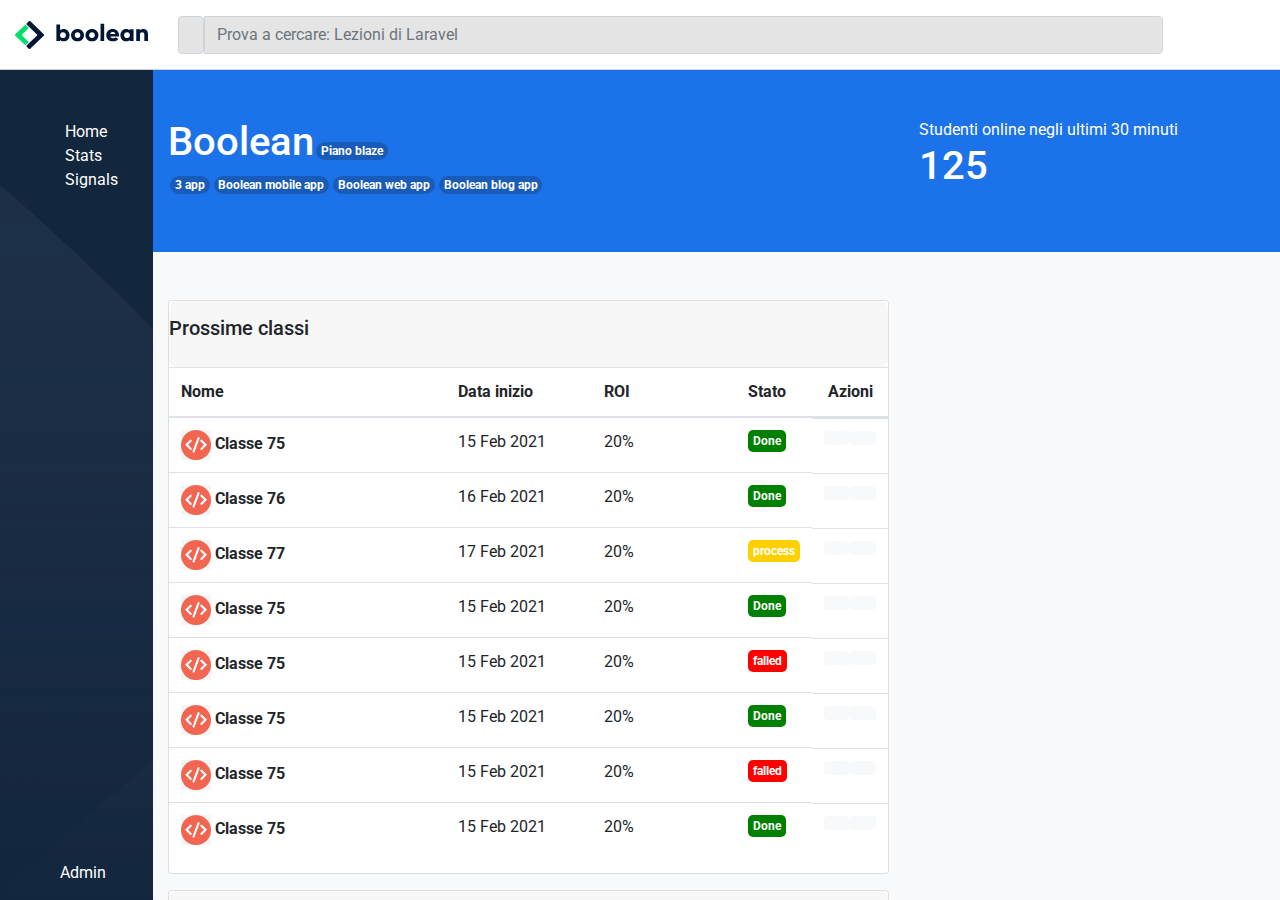
==== commit 4a95e977: "Row nel main" ====
--- a/index.html
+++ b/index.html
@@ -64,9 +64,36 @@
             </div>
         </header>
         <div class="page-container">
+
             <aside>
-
+                <div class="container" style="margin-top: 30px;">
+                    <!-- top-aside -->
+                    <div class="row ms-top-aside">            
+                        <div class="col-1"><i class="fa-solid fa-house-user"></i></div>
+                        <div class="col d-none d-lg-block text-left">Home</div>                        
+                    </div>
+                    <div class="row ms-top-aside">
+                        <div class="col-1"><i class="fa-solid fa-signal"></i></div>
+                        <div class="col d-none d-lg-block text-left">Stats</div>
+                    </div>
+                    <div class="row ms-top-aside">
+                        <div class="col-1"><i class="fa-solid fa-signal"></i></div>
+                        <div class="col d-none d-lg-block text-left">Signals</div>
+                    </div>
+                    <!-- /top-aside -->
+
+                    <!-- bottom-aside -->
+                    <div class="container">
+                    <div class="row ms-bottom-aside">
+                        <div class="col-1"><i class="fa-solid fa-gear"></i></div>
+                        <div class="col d-none d-lg-block text-left">Admin</div>
+                    </div>
+                </div>
+                    <!-- /bottom-aside -->
+
+                </div>
             </aside>
+
             <main>
                 <!-- BANNER -->
                 <div class="container-fluid banner-top py-5">
@@ -94,241 +121,245 @@
 
                 <!-- COL-8|COL-4 -->
                 <div class="container-fluid py-5">
-                    <div class="row">
-                        <!-- COL PROSSIME CLASSI|FAQ -->
-                        <div class="col-lg-8 col-md-12">
-                            <div class="card">
-                                <div class="card-body ms-card-title">
-                                  <h5 class="card-title ">Prossime classi</h5>
+                    
+                        <div class="row">
+                            <!-- COL PROSSIME CLASSI|FAQ -->
+                            <div class="col-lg-8 col-md-12">
+                                <div class="card">
+                                    <div class="card-body ms-card-title">
+                                    <h5 class="card-title ">Prossime classi</h5>
+                                    </div>
+                                    
+                                    <table class="table">
+                                        <thead>
+                                        <tr>
+                                            <th class="col-6" scope="col">Nome</th>
+                                            <th class="col-3 d-none d-lg-table-cell" scope="col-2">Data inizio</th>
+                                            <th class="d-none d-md-table-cell" scope="col">ROI</th>
+                                            <th scope="col">Stato</th>
+                                            <th class="text-center" scope="col">Azioni</th>              
+                                        </tr>
+                                        </thead>
+
+                                        <tbody>
+                                        <tr>
+                                            <th class="col-6" scope="row">
+                                                
+                                                <img class="ms-img-table" src="../img/class-avatar.jpg" alt="class-avatar">
+                                                <span>Classe 75</span>
+                                            
+                                            </th>
+                                            <td class="col-3 d-none d-lg-table-cell">15 Feb 2021</td>
+                                            <td class="col d-none d-md-table-cell">20%</td>
+                                            <td class="col"><h6><span class="badge badge-table-green">Done</span></h6></td>
+                                            
+                                                <td class="col" style="display: flex;">
+                                                    <button type="button" class="btn btn-light"><i class="fa-solid fa-pencil"></i></button>
+                                                    <button type="button" class="btn btn-light"><i class="fa-solid fa-trash"></i></button>
+                                                </td>
+                                            
+                                        </tr>
+
+                                        <tr>
+                                            <th class="col-6" scope="row">
+                                                <img class="ms-img-table" src="../img/class-avatar.jpg" alt="class-avatar">
+                                                <span>Classe 76</span>
+                                            </th>
+                                            <td class="col-3 d-none d-lg-table-cell">16 Feb 2021</td>
+                                            <td class="col d-none d-md-table-cell">20%</td>
+                                            <td class="col"><h6><span class="badge badge-table-green">Done</span></h6></td>
+                                            <td class="col" style="display: flex;">
+                                                <button type="button" class="btn btn-light"><i class="fa-solid fa-pencil"></i></button>
+                                                <button type="button" class="btn btn-light"><i class="fa-solid fa-trash"></i></button>
+                                            </td>
+                                        </tr>
+
+                                        <tr>
+                                            <th class="col-6" scope="row">
+                                                <img class="ms-img-table" src="../img/class-avatar.jpg" alt="class-avatar">
+                                                <span>Classe 77</span>
+                                            </th>
+                                            <td class="col-3 d-none d-lg-table-cell">17 Feb 2021</td>
+                                            <td class="col d-none d-md-table-cell">20%</td>
+                                            <td class="col"><h6><span class="badge badge-table-yellow">process</span></h6></td>
+                                            <td class="col" style="display: flex;">
+                                                <button type="button" class="btn btn-light"><i class="fa-solid fa-pencil"></i></button>
+                                                <button type="button" class="btn btn-light"><i class="fa-solid fa-trash"></i></button>
+                                            </td>
+                                        </tr>
+
+                                        <tr>
+                                            <th class="col-6" scope="row">
+                                                <img class="ms-img-table" src="../img/class-avatar.jpg" alt="class-avatar">
+                                                <span>Classe 75</span>
+                                            </th>
+                                            <td class="col-3 d-none d-lg-table-cell">15 Feb 2021</td>
+                                            <td class="col d-none d-md-table-cell">20%</td>
+                                            <td class="col"><h6><span class="badge badge-table-green">Done</span></h6></td>
+                                            <td class="col" style="display: flex;">
+                                                <button type="button" class="btn btn-light"><i class="fa-solid fa-pencil"></i></button>
+                                                <button type="button" class="btn btn-light"><i class="fa-solid fa-trash"></i></button>
+                                            </td>
+                                        </tr>
+
+                                        <tr>
+                                            <th class="col-6" scope="row">
+                                                <img class="ms-img-table" src="../img/class-avatar.jpg" alt="class-avatar">
+                                                <span>Classe 75</span>
+                                            </th>
+                                            <td class="col-3 d-none d-lg-table-cell">15 Feb 2021</td>
+                                            <td class="col d-none d-md-table-cell">20%</td>
+                                            <td class="col"><h6><span class="badge badge-table-red">falled</span></h6></td>
+                                            <td class="col" style="display: flex;">
+                                                <button type="button" class="btn btn-light"><i class="fa-solid fa-pencil"></i></button>
+                                                <button type="button" class="btn btn-light"><i class="fa-solid fa-trash"></i></button>
+                                            </td>
+                                        </tr>
+
+                                        <tr>
+                                            <th class="col-6" scope="row">
+                                                <img class="ms-img-table" src="../img/class-avatar.jpg" alt="class-avatar">
+                                                <span>Classe 75</span>
+                                            </th>
+                                            <td class="col-3 d-none d-lg-table-cell">15 Feb 2021</td>
+                                            <td class="col d-none d-md-table-cell">20%</td>
+                                            <td class="col"><h6><span class="badge badge-table-green">Done</span></h6></td>
+                                            <td class="col" style="display: flex;">
+                                                <button type="button" class="btn btn-light"><i class="fa-solid fa-pencil"></i></button>
+                                                <button type="button" class="btn btn-light"><i class="fa-solid fa-trash"></i></button>
+                                            </td>
+                                        </tr>
+
+                                        <tr>
+                                            <th class="col-6" scope="row">
+                                                <img class="ms-img-table" src="../img/class-avatar.jpg" alt="class-avatar">
+                                                <span>Classe 75</span>
+                                            </th>
+                                            <td class="col-3 d-none d-lg-table-cell">15 Feb 2021</td>
+                                            <td class="col d-none d-md-table-cell">20%</td>
+                                            <td class="col"><h6><span class="badge badge-table-red">falled</span></h6></td>
+                                            <td class="col" style="display: flex;">
+                                                <button type="button" class="btn btn-light"><i class="fa-solid fa-pencil"></i></button>
+                                                <button type="button" class="btn btn-light"><i class="fa-solid fa-trash"></i></button>
+                                            </td>
+                                        </tr>
+
+                                        <tr>
+                                            <th class="col-6" scope="row">
+                                                <img class="ms-img-table" src="../img/class-avatar.jpg" alt="class-avatar">
+                                                <span>Classe 75</span>
+                                            </th>
+                                            <td class="col-3 d-none d-lg-table-cell">15 Feb 2021</td>
+                                            <td class="col d-none d-md-table-cell">20%</td>
+                                            <td class="col"><h6><span class="badge badge-table-green">Done</span></h6></td>
+                                            <td class="col" style="display: flex;">
+                                                <button type="button" class="btn btn-light"><i class="fa-solid fa-pencil"></i></button>
+                                                <button type="button" class="btn btn-light"><i class="fa-solid fa-trash"></i></button>
+                                            </td>
+                                        </tr>
+                                        
+                                        </tbody>
+                                    </table>
                                 </div>
-                                  
-                                <table class="table">
-                                    <thead>
-                                    <tr>
-                                        <th class="col-6" scope="col">Nome</th>
-                                        <th class="col-3 d-none d-lg-table-cell" scope="col-2">Data inizio</th>
-                                        <th class="d-none d-md-table-cell" scope="col">ROI</th>
-                                        <th scope="col">Stato</th>
-                                        <th class="text-center" scope="col">Azioni</th>              
-                                    </tr>
-                                    </thead>
-
-                                    <tbody>
-                                    <tr>
-                                        <th class="col-6" scope="row">
-                                            
-                                            <img class="ms-img-table" src="../img/class-avatar.jpg" alt="class-avatar">
-                                            <span>Classe 75</span>
-                                        
-                                        </th>
-                                        <td class="col-3 d-none d-lg-table-cell">15 Feb 2021</td>
-                                        <td class="col d-none d-md-table-cell">20%</td>
-                                        <td class="col"><h6><span class="badge badge-table-green">Done</span></h6></td>
-                                        
-                                            <td class="col" style="display: flex;">
-                                                <button type="button" class="btn btn-light"><i class="fa-solid fa-pencil"></i></button>
-                                                <button type="button" class="btn btn-light"><i class="fa-solid fa-trash"></i></button>
-                                            </td>
-                                        
-                                    </tr>
-
-                                    <tr>
-                                        <th class="col-6" scope="row">
-                                            <img class="ms-img-table" src="../img/class-avatar.jpg" alt="class-avatar">
-                                            <span>Classe 76</span>
-                                        </th>
-                                        <td class="col-3 d-none d-lg-table-cell">16 Feb 2021</td>
-                                        <td class="col d-none d-md-table-cell">20%</td>
-                                        <td class="col"><h6><span class="badge badge-table-green">Done</span></h6></td>
-                                        <td class="col" style="display: flex;">
-                                            <button type="button" class="btn btn-light"><i class="fa-solid fa-pencil"></i></button>
-                                            <button type="button" class="btn btn-light"><i class="fa-solid fa-trash"></i></button>
-                                        </td>
-                                    </tr>
-
-                                    <tr>
-                                        <th class="col-6" scope="row">
-                                            <img class="ms-img-table" src="../img/class-avatar.jpg" alt="class-avatar">
-                                            <span>Classe 77</span>
-                                        </th>
-                                        <td class="col-3 d-none d-lg-table-cell">17 Feb 2021</td>
-                                        <td class="col d-none d-md-table-cell">20%</td>
-                                        <td class="col"><h6><span class="badge badge-table-yellow">process</span></h6></td>
-                                        <td class="col" style="display: flex;">
-                                            <button type="button" class="btn btn-light"><i class="fa-solid fa-pencil"></i></button>
-                                            <button type="button" class="btn btn-light"><i class="fa-solid fa-trash"></i></button>
-                                        </td>
-                                    </tr>
-
-                                    <tr>
-                                        <th class="col-6" scope="row">
-                                            <img class="ms-img-table" src="../img/class-avatar.jpg" alt="class-avatar">
-                                            <span>Classe 75</span>
-                                        </th>
-                                        <td class="col-3 d-none d-lg-table-cell">15 Feb 2021</td>
-                                        <td class="col d-none d-md-table-cell">20%</td>
-                                        <td class="col"><h6><span class="badge badge-table-green">Done</span></h6></td>
-                                        <td class="col" style="display: flex;">
-                                            <button type="button" class="btn btn-light"><i class="fa-solid fa-pencil"></i></button>
-                                            <button type="button" class="btn btn-light"><i class="fa-solid fa-trash"></i></button>
-                                        </td>
-                                    </tr>
-
-                                    <tr>
-                                        <th class="col-6" scope="row">
-                                            <img class="ms-img-table" src="../img/class-avatar.jpg" alt="class-avatar">
-                                            <span>Classe 75</span>
-                                        </th>
-                                        <td class="col-3 d-none d-lg-table-cell">15 Feb 2021</td>
-                                        <td class="col d-none d-md-table-cell">20%</td>
-                                        <td class="col"><h6><span class="badge badge-table-red">falled</span></h6></td>
-                                        <td class="col" style="display: flex;">
-                                            <button type="button" class="btn btn-light"><i class="fa-solid fa-pencil"></i></button>
-                                            <button type="button" class="btn btn-light"><i class="fa-solid fa-trash"></i></button>
-                                        </td>
-                                    </tr>
-
-                                    <tr>
-                                        <th class="col-6" scope="row">
-                                            <img class="ms-img-table" src="../img/class-avatar.jpg" alt="class-avatar">
-                                            <span>Classe 75</span>
-                                        </th>
-                                        <td class="col-3 d-none d-lg-table-cell">15 Feb 2021</td>
-                                        <td class="col d-none d-md-table-cell">20%</td>
-                                        <td class="col"><h6><span class="badge badge-table-green">Done</span></h6></td>
-                                        <td class="col" style="display: flex;">
-                                            <button type="button" class="btn btn-light"><i class="fa-solid fa-pencil"></i></button>
-                                            <button type="button" class="btn btn-light"><i class="fa-solid fa-trash"></i></button>
-                                        </td>
-                                    </tr>
-
-                                    <tr>
-                                        <th class="col-6" scope="row">
-                                            <img class="ms-img-table" src="../img/class-avatar.jpg" alt="class-avatar">
-                                            <span>Classe 75</span>
-                                        </th>
-                                        <td class="col-3 d-none d-lg-table-cell">15 Feb 2021</td>
-                                        <td class="col d-none d-md-table-cell">20%</td>
-                                        <td class="col"><h6><span class="badge badge-table-red">falled</span></h6></td>
-                                        <td class="col" style="display: flex;">
-                                            <button type="button" class="btn btn-light"><i class="fa-solid fa-pencil"></i></button>
-                                            <button type="button" class="btn btn-light"><i class="fa-solid fa-trash"></i></button>
-                                        </td>
-                                    </tr>
-
-                                    <tr>
-                                        <th class="col-6" scope="row">
-                                            <img class="ms-img-table" src="../img/class-avatar.jpg" alt="class-avatar">
-                                            <span>Classe 75</span>
-                                        </th>
-                                        <td class="col-3 d-none d-lg-table-cell">15 Feb 2021</td>
-                                        <td class="col d-none d-md-table-cell">20%</td>
-                                        <td class="col"><h6><span class="badge badge-table-green">Done</span></h6></td>
-                                        <td class="col" style="display: flex;">
-                                            <button type="button" class="btn btn-light"><i class="fa-solid fa-pencil"></i></button>
-                                            <button type="button" class="btn btn-light"><i class="fa-solid fa-trash"></i></button>
-                                        </td>
-                                    </tr>
-                                    
-                                    </tbody>
-                                </table>
-                            </div>
-                        </div>
-
-                        <!-- FAQ -->
-                        <div class="col-lg-8 col-md-12">
-                            <!-- FAQ BOOTSTRAP -->
-                            <div class="card mt-3" style="width: 100%;">
-                                    <h5 class="card-title ms-card-title">F.A.Q</h5>
-                                    <div class="accordion" id="accordionPanelsStayOpenExample">
-                                        <div class="accordion-item">
-                                            <span class="accordion-header" id="panelsStayOpen-headingOne">
-                                            <button class="accordion-button" type="button" data-bs-toggle="collapse" data-bs-target="#panelsStayOpen-collapseOne" aria-expanded="true" aria-controls="panelsStayOpen-collapseOne">
-                                                Come aggiungere una nuova classe?
-                                            </button>
-                                            </span>
-                                            <div id="panelsStayOpen-collapseOne" class="accordion-collapse collapse show" aria-labelledby="panelsStayOpen-headingOne">
-                                                <div class="accordion-body">
-                                                    <strong>This is the first item's accordion body.</strong> It is shown by default, until the collapse plugin adds the appropriate classes that we use to style each element. These classes control the overall appearance, as well as the showing and hiding via CSS transitions. You can modify any of this with custom CSS or overriding our default variables. It's also worth noting that just about any HTML can go within the <code>.accordion-body</code>, though the transition does limit overflow.
+                            </div>
+                        
+                            <!-- FAQ -->
+                            <div class="col-lg-8 col-md-12">
+                                <!-- FAQ BOOTSTRAP -->
+                                <div class="card mt-3" style="width: 100%;">
+                                        <h5 class="card-title ms-card-title">F.A.Q</h5>
+                                        <div class="accordion" id="accordionPanelsStayOpenExample">
+                                            <div class="accordion-item">
+                                                <span class="accordion-header" id="panelsStayOpen-headingOne">
+                                                <button class="accordion-button" type="button" data-bs-toggle="collapse" data-bs-target="#panelsStayOpen-collapseOne" aria-expanded="true" aria-controls="panelsStayOpen-collapseOne">
+                                                    Come aggiungere una nuova classe?
+                                                </button>
+                                                </span>
+                                                <div id="panelsStayOpen-collapseOne" class="accordion-collapse collapse show" aria-labelledby="panelsStayOpen-headingOne">
+                                                    <div class="accordion-body">
+                                                        <strong>This is the first item's accordion body.</strong> It is shown by default, until the collapse plugin adds the appropriate classes that we use to style each element. These classes control the overall appearance, as well as the showing and hiding via CSS transitions. You can modify any of this with custom CSS or overriding our default variables. It's also worth noting that just about any HTML can go within the <code>.accordion-body</code>, though the transition does limit overflow.
+                                                    </div>
                                                 </div>
                                             </div>
                                         </div>
-                                    </div>
-                                    <hr>
-                                    <div class="accordion" id="accordionPanelsStayOpenExample">
-                                        <div class="accordion-item">
-                                            <span class="accordion-header" id="panelsStayOpen-headingOne">
-                                            <button class="accordion-button" type="button" data-bs-toggle="collapse" data-bs-target="#panelsStayOpen-collapseOne" aria-expanded="true" aria-controls="panelsStayOpen-collapseOne">
-                                            Come aggiungere una nuova classe?
-                                            </button>
-                                            </span>
-                                            <div id="panelsStayOpen-collapseOne" class="accordion-collapse collapse show" aria-labelledby="panelsStayOpen-headingOne">
-                                                <div class="accordion-body">
-                                                    <strong>This is the first item's accordion body.</strong> It is shown by default, until the collapse plugin adds the appropriate classes that we use to style each element. These classes control the overall appearance, as well as the showing and hiding via CSS transitions. You can modify any of this with custom CSS or overriding our default variables. It's also worth noting that just about any HTML can go within the <code>.accordion-body</code>, though the transition does limit overflow.
+                                        <hr>
+                                        <div class="accordion" id="accordionPanelsStayOpenExample">
+                                            <div class="accordion-item">
+                                                <span class="accordion-header" id="panelsStayOpen-headingOne">
+                                                <button class="accordion-button" type="button" data-bs-toggle="collapse" data-bs-target="#panelsStayOpen-collapseOne" aria-expanded="true" aria-controls="panelsStayOpen-collapseOne">
+                                                Come aggiungere una nuova classe?
+                                                </button>
+                                                </span>
+                                                <div id="panelsStayOpen-collapseOne" class="accordion-collapse collapse show" aria-labelledby="panelsStayOpen-headingOne">
+                                                    <div class="accordion-body">
+                                                        <strong>This is the first item's accordion body.</strong> It is shown by default, until the collapse plugin adds the appropriate classes that we use to style each element. These classes control the overall appearance, as well as the showing and hiding via CSS transitions. You can modify any of this with custom CSS or overriding our default variables. It's also worth noting that just about any HTML can go within the <code>.accordion-body</code>, though the transition does limit overflow.
+                                                    </div>
                                                 </div>
                                             </div>
                                         </div>
-                                    </div>
-                                
-                                    <hr>
-                                    <div class="accordion" id="accordionPanelsStayOpenExample">
-                                        <div class="accordion-item">
-                                            <span class="accordion-header" id="panelsStayOpen-headingOne">
-                                            <button class="accordion-button" type="button" data-bs-toggle="collapse" data-bs-target="#panelsStayOpen-collapseOne" aria-expanded="true" aria-controls="panelsStayOpen-collapseOne">
-                                            Come aggiungere una nuova classe?
-                                            </button>
-                                            </span>
-                                            <div id="panelsStayOpen-collapseOne" class="accordion-collapse collapse show" aria-labelledby="panelsStayOpen-headingOne">
-                                                <div class="accordion-body">
-                                                    <strong>This is the first item's accordion body.</strong> It is shown by default, until the collapse plugin adds the appropriate classes that we use to style each element. These classes control the overall appearance, as well as the showing and hiding via CSS transitions. You can modify any of this with custom CSS or overriding our default variables. It's also worth noting that just about any HTML can go within the <code>.accordion-body</code>, though the transition does limit overflow.
+                                    
+                                        <hr>
+                                        <div class="accordion" id="accordionPanelsStayOpenExample">
+                                            <div class="accordion-item">
+                                                <span class="accordion-header" id="panelsStayOpen-headingOne">
+                                                <button class="accordion-button" type="button" data-bs-toggle="collapse" data-bs-target="#panelsStayOpen-collapseOne" aria-expanded="true" aria-controls="panelsStayOpen-collapseOne">
+                                                Come aggiungere una nuova classe?
+                                                </button>
+                                                </span>
+                                                <div id="panelsStayOpen-collapseOne" class="accordion-collapse collapse show" aria-labelledby="panelsStayOpen-headingOne">
+                                                    <div class="accordion-body">
+                                                        <strong>This is the first item's accordion body.</strong> It is shown by default, until the collapse plugin adds the appropriate classes that we use to style each element. These classes control the overall appearance, as well as the showing and hiding via CSS transitions. You can modify any of this with custom CSS or overriding our default variables. It's also worth noting that just about any HTML can go within the <code>.accordion-body</code>, though the transition does limit overflow.
+                                                    </div>
+                                                </div>       
+                                            </div>
+                                        </div>                                
+                                </div>
+                                <!-- /FAQ BOOTSTRAP -->
+                            </div>
+                            <!-- /COL PROSSIME CLASSI|FAQ -->
+                        </div>
+
+                        <div class="row">    
+                            <!-- COL TODO|UTENTI ATTIVI -->
+                            <div class="col-lg-4 col-md-12">     
+                                <div class="card" style="width: 100%;">
+                                    <div class="card-body">
+                                    <h5 class="card-title ms-card-title">Todo</h5>
+                                        <div class="container-fluid">
+                                            <div class="row">
+                                                <div class="card" style="width: 100%;">
+                                                    <ul class="list-group list-group-flush">
+                                                    <li class="list-group-item"><input class="form-check-input mt-0" type="checkbox" value="" aria-label="Checkbox for following text input"> Kickoff nuove classi</li>
+                                                    <li class="list-group-item"><input class="form-check-input mt-0" type="checkbox" value="" aria-label="Checkbox for following text input"> Lezione su Bootstrap 5 in classe #75</li>
+                                                    <li class="list-group-item"><input class="form-check-input mt-0" type="checkbox" value="" aria-label="Checkbox for following text input"> Controllare username github studenti</li>
+                                                    </ul>
                                                 </div>
-                                            </div>       
-                                        </div>
-                                    </div>                                
-                            </div>
-                            <!-- /FAQ BOOTSTRAP -->
-                        </div>
-                        <!-- /COL PROSSIME CLASSI|FAQ -->
-
-                        <!-- COL TODO|UTENTI ATTIVI -->
-                        <div class="col-lg-4 col-md-12">     
-                            <div class="card" style="width: 100%;">
-                                <div class="card-body">
-                                  <h5 class="card-title ms-card-title">Todo</h5>
-                                    <div class="container-fluid">
-                                        <div class="row">
-                                            <div class="card" style="width: 100%;">
-                                                <ul class="list-group list-group-flush">
-                                                  <li class="list-group-item"><input class="form-check-input mt-0" type="checkbox" value="" aria-label="Checkbox for following text input"> Kickoff nuove classi</li>
-                                                  <li class="list-group-item"><input class="form-check-input mt-0" type="checkbox" value="" aria-label="Checkbox for following text input"> Lezione su Bootstrap 5 in classe #75</li>
-                                                  <li class="list-group-item"><input class="form-check-input mt-0" type="checkbox" value="" aria-label="Checkbox for following text input"> Controllare username github studenti</li>
-                                                </ul>
+                                                <!-- <input class="form-check-input mt-0" type="checkbox" value="" aria-label="Checkbox for following text input"> Kickoff nuove classi
+                                                <input class="form-check-input mt-0" type="checkbox" value="" aria-label="Checkbox for following text input"> Kickoff nuove classi
+                                                <input class="form-check-input mt-0" type="checkbox" value="" aria-label="Checkbox for following text input"> Kickoff nuove classi -->
                                             </div>
-                                            <!-- <input class="form-check-input mt-0" type="checkbox" value="" aria-label="Checkbox for following text input"> Kickoff nuove classi
-                                            <input class="form-check-input mt-0" type="checkbox" value="" aria-label="Checkbox for following text input"> Kickoff nuove classi
-                                            <input class="form-check-input mt-0" type="checkbox" value="" aria-label="Checkbox for following text input"> Kickoff nuove classi -->
                                         </div>
                                     </div>
                                 </div>
-                            </div>
-                            <div class="card mt-3" style="width: 100%;">
-                                <img src="../img/stats.jpeg" class="stats" alt="...">
-                                <div class="card-body">
-                                    <h5 class="card-title">Utenti attivi</h5>
-                                    <p class="card-text">Lista degli utenti attivi in piattaforma nell'ultimo mese</p>
-                                    <div class="card" style="width: 18rem;">
-                                        <ul class="list-group list-group-flush">
-                                          <li class="list-group-item"> Gennaio: 1200</li>
-                                          <li class="list-group-item"> Febbraio: 800</li>
-                                          <li class="list-group-item"> Marzo 1500</li>
-                                        </ul>
+                                <div class="card mt-3" style="width: 100%;">
+                                    <img src="../img/stats.jpeg" class="stats" alt="...">
+                                    <div class="card-body">
+                                        <h5 class="card-title">Utenti attivi</h5>
+                                        <p class="card-text">Lista degli utenti attivi in piattaforma nell'ultimo mese</p>
+                                        <div class="card" style="width: 18rem;">
+                                            <ul class="list-group list-group-flush">
+                                            <li class="list-group-item"> Gennaio: 1200</li>
+                                            <li class="list-group-item"> Febbraio: 800</li>
+                                            <li class="list-group-item"> Marzo 1500</li>
+                                            </ul>
+                                        </div>
+                                        <a href="#" class="btn btn-primary">Go somewhere</a>
                                     </div>
-                                    <a href="#" class="btn btn-primary">Go somewhere</a>
                                 </div>
                             </div>
-                        </div>
-                        <!-- /COL TODO|UTENTI ATTIVI -->
-                    </div>
+                            <!-- /COL TODO|UTENTI ATTIVI -->                   
+                        </div>
+                    
                 </div>
                 <!-- /COL-8|COL-4 -->
             </main>
--- a/css/style.css
+++ b/css/style.css
@@ -29,7 +29,7 @@
 }
 
 aside {
-    width: 200px;
+    width: auto;
     background-color: #12263e;
     flex-shrink: 0;
     padding: 20px;
@@ -147,6 +147,28 @@
             color: white;
         }
 
+        /* --------
+            ASIDE
+            ------- */
+        aside {
+            color: white;
+            position: relative;
+        }
+
+        .ms-bottom-aside {
+            position: absolute;
+            bottom: 0;
+            left: 0;
+            right: 0;
+            margin: auto;
+            margin-left: 15px;
+            margin-bottom: 15px;
+        }
+
+        .list-group-item {
+            background-color: transparent;
+            cursor: pointer;
+        }
 
 
 
@@ -158,3 +180,5 @@
 
 
 
+
+
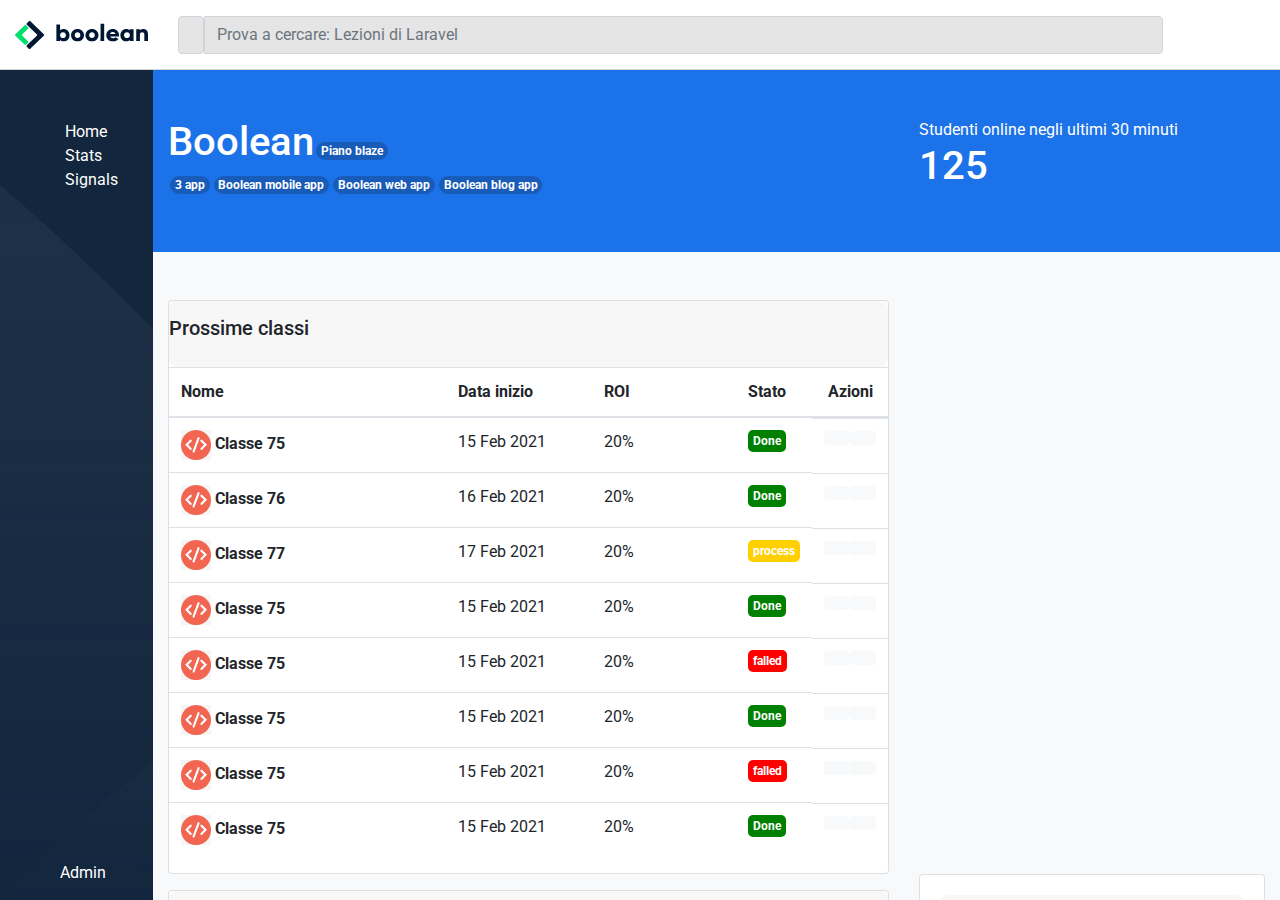
==== commit 4124298a: "Row nel main" ====
--- a/index.html
+++ b/index.html
@@ -121,7 +121,6 @@
 
                 <!-- COL-8|COL-4 -->
                 <div class="container-fluid py-5">
-                    
                         <div class="row">
                             <!-- COL PROSSIME CLASSI|FAQ -->
                             <div class="col-lg-8 col-md-12">
@@ -317,9 +316,9 @@
                                 <!-- /FAQ BOOTSTRAP -->
                             </div>
                             <!-- /COL PROSSIME CLASSI|FAQ -->
-                        </div>
-
-                        <div class="row">    
+                        
+
+                            
                             <!-- COL TODO|UTENTI ATTIVI -->
                             <div class="col-lg-4 col-md-12">     
                                 <div class="card" style="width: 100%;">
@@ -334,19 +333,17 @@
                                                     <li class="list-group-item"><input class="form-check-input mt-0" type="checkbox" value="" aria-label="Checkbox for following text input"> Controllare username github studenti</li>
                                                     </ul>
                                                 </div>
-                                                <!-- <input class="form-check-input mt-0" type="checkbox" value="" aria-label="Checkbox for following text input"> Kickoff nuove classi
-                                                <input class="form-check-input mt-0" type="checkbox" value="" aria-label="Checkbox for following text input"> Kickoff nuove classi
-                                                <input class="form-check-input mt-0" type="checkbox" value="" aria-label="Checkbox for following text input"> Kickoff nuove classi -->
                                             </div>
                                         </div>
                                     </div>
                                 </div>
+                               
                                 <div class="card mt-3" style="width: 100%;">
                                     <img src="../img/stats.jpeg" class="stats" alt="...">
                                     <div class="card-body">
                                         <h5 class="card-title">Utenti attivi</h5>
                                         <p class="card-text">Lista degli utenti attivi in piattaforma nell'ultimo mese</p>
-                                        <div class="card" style="width: 18rem;">
+                                        <div class="card" style="width: 100%;">
                                             <ul class="list-group list-group-flush">
                                             <li class="list-group-item"> Gennaio: 1200</li>
                                             <li class="list-group-item"> Febbraio: 800</li>
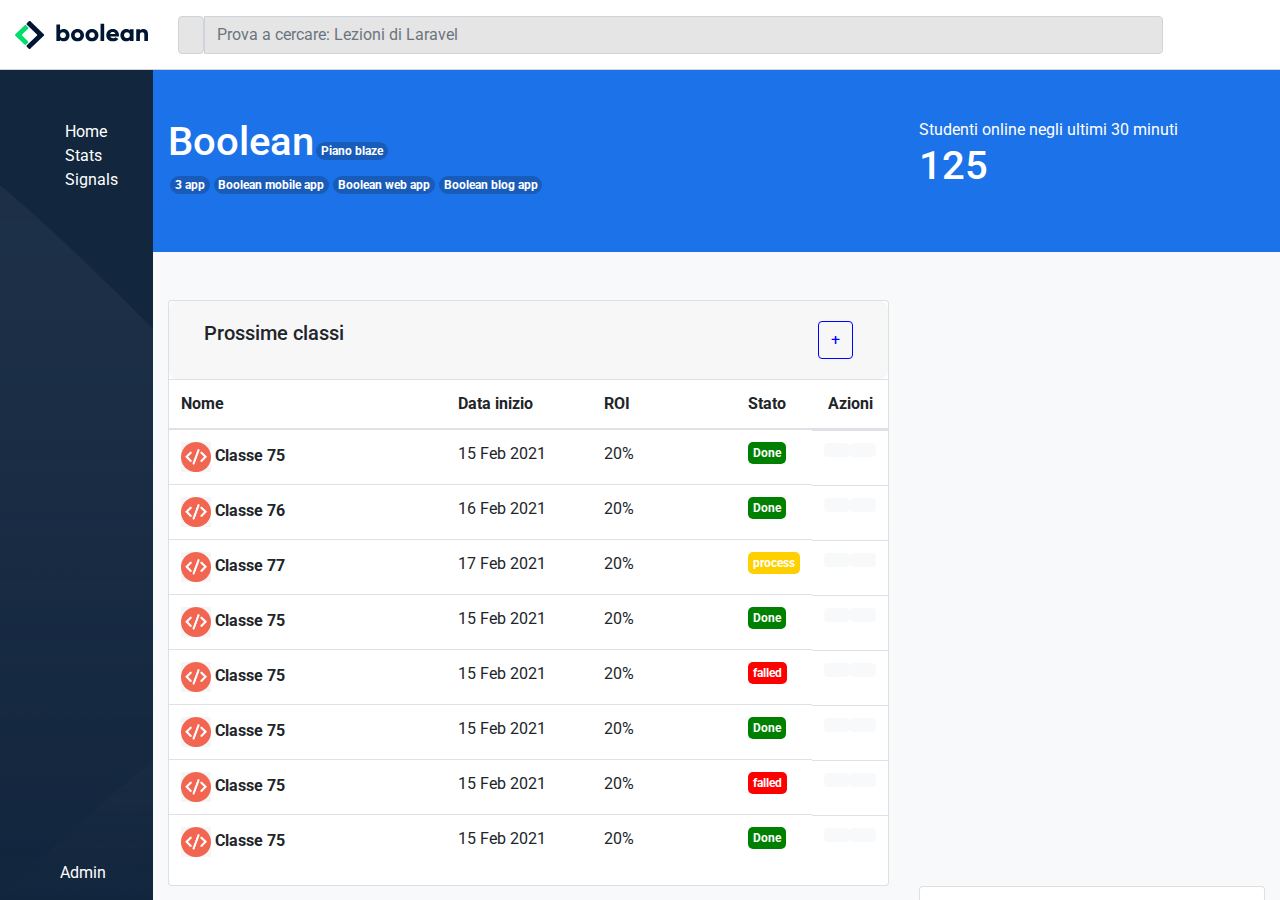
==== commit 622cbb8a: "Hover su aside" ====
--- a/index.html
+++ b/index.html
@@ -56,7 +56,7 @@
                                   <li><a class="dropdown-item" href="#">Another action</a></li>
                                   <li><a class="dropdown-item" href="#">Something else here</a></li>
                                 </ul>
-                              </div>
+                            </div>
                             
                         </div>
                     </div>
@@ -68,15 +68,15 @@
             <aside>
                 <div class="container" style="margin-top: 30px;">
                     <!-- top-aside -->
-                    <div class="row ms-top-aside">            
+                    <div class="row ms-top-aside ms-white">            
                         <div class="col-1"><i class="fa-solid fa-house-user"></i></div>
                         <div class="col d-none d-lg-block text-left">Home</div>                        
                     </div>
-                    <div class="row ms-top-aside">
+                    <div class="row ms-top-aside ms-white">
                         <div class="col-1"><i class="fa-solid fa-signal"></i></div>
                         <div class="col d-none d-lg-block text-left">Stats</div>
                     </div>
-                    <div class="row ms-top-aside">
+                    <div class="row ms-top-aside ms-white">
                         <div class="col-1"><i class="fa-solid fa-signal"></i></div>
                         <div class="col d-none d-lg-block text-left">Signals</div>
                     </div>
@@ -84,7 +84,7 @@
 
                     <!-- bottom-aside -->
                     <div class="container">
-                    <div class="row ms-bottom-aside">
+                    <div class="row ms-bottom-aside ms-white">
                         <div class="col-1"><i class="fa-solid fa-gear"></i></div>
                         <div class="col d-none d-lg-block text-left">Admin</div>
                     </div>
@@ -121,166 +121,175 @@
 
                 <!-- COL-8|COL-4 -->
                 <div class="container-fluid py-5">
-                        <div class="row">
-                            <!-- COL PROSSIME CLASSI|FAQ -->
-                            <div class="col-lg-8 col-md-12">
-                                <div class="card">
-                                    <div class="card-body ms-card-title">
-                                    <h5 class="card-title ">Prossime classi</h5>
+                    <div class="row">
+                        <!-- COL PROSSIME CLASSI|FAQ -->
+                        <div class="col-lg-8 col-md-12">
+                            <div class="card">
+                                <div class="card-body ms-card-title">
+                                    <div class="row" style="justify-content: space-between;margin: 0 15px;">
+                                        <h5 class="card-title ">Prossime classi</h5>
+                                        <div class="dropdown">
+                                            <button class="btn ms-btn-table" type="button" data-bs-toggle="dropdown" aria-expanded="false">+
+                                            </button>
+                                            <ul class="dropdown-menu">
+                                            <li><a class="dropdown-item" href="#">Action</a></li>
+                                            <li><a class="dropdown-item" href="#">Another action</a></li>
+                                            <li><a class="dropdown-item" href="#">Something else here</a></li>
+                                            </ul>
+                                        </div>
                                     </div>
+                                </div>
                                     
-                                    <table class="table">
-                                        <thead>
-                                        <tr>
-                                            <th class="col-6" scope="col">Nome</th>
+                                <table class="table">
+                                <thead>
+                                    <tr>
+                                        <th class="col-6" scope="col">Nome</th>
                                             <th class="col-3 d-none d-lg-table-cell" scope="col-2">Data inizio</th>
                                             <th class="d-none d-md-table-cell" scope="col">ROI</th>
                                             <th scope="col">Stato</th>
                                             <th class="text-center" scope="col">Azioni</th>              
-                                        </tr>
-                                        </thead>
-
-                                        <tbody>
-                                        <tr>
-                                            <th class="col-6" scope="row">
-                                                
-                                                <img class="ms-img-table" src="../img/class-avatar.jpg" alt="class-avatar">
-                                                <span>Classe 75</span>
+                                    </tr>
+                                </thead>
+
+                                <tbody>
+                                    <tr>
+                                        <th class="col-6" scope="row">
+                                            <img class="ms-img-table" src="../img/class-avatar.jpg" alt="class-avatar">
+                                            <span>Classe 75</span>   
+                                        </th>
+                                        <td class="col-3 d-none d-lg-table-cell">15 Feb 2021</td>
+                                        <td class="col d-none d-md-table-cell">20%</td>
+                                        <td class="col"><h6><span class="badge badge-table-green">Done</span></h6></td>
                                             
-                                            </th>
-                                            <td class="col-3 d-none d-lg-table-cell">15 Feb 2021</td>
-                                            <td class="col d-none d-md-table-cell">20%</td>
-                                            <td class="col"><h6><span class="badge badge-table-green">Done</span></h6></td>
-                                            
-                                                <td class="col" style="display: flex;">
-                                                    <button type="button" class="btn btn-light"><i class="fa-solid fa-pencil"></i></button>
-                                                    <button type="button" class="btn btn-light"><i class="fa-solid fa-trash"></i></button>
-                                                </td>
-                                            
-                                        </tr>
-
-                                        <tr>
-                                            <th class="col-6" scope="row">
-                                                <img class="ms-img-table" src="../img/class-avatar.jpg" alt="class-avatar">
-                                                <span>Classe 76</span>
-                                            </th>
-                                            <td class="col-3 d-none d-lg-table-cell">16 Feb 2021</td>
-                                            <td class="col d-none d-md-table-cell">20%</td>
-                                            <td class="col"><h6><span class="badge badge-table-green">Done</span></h6></td>
-                                            <td class="col" style="display: flex;">
-                                                <button type="button" class="btn btn-light"><i class="fa-solid fa-pencil"></i></button>
-                                                <button type="button" class="btn btn-light"><i class="fa-solid fa-trash"></i></button>
-                                            </td>
-                                        </tr>
-
-                                        <tr>
-                                            <th class="col-6" scope="row">
-                                                <img class="ms-img-table" src="../img/class-avatar.jpg" alt="class-avatar">
-                                                <span>Classe 77</span>
-                                            </th>
-                                            <td class="col-3 d-none d-lg-table-cell">17 Feb 2021</td>
-                                            <td class="col d-none d-md-table-cell">20%</td>
-                                            <td class="col"><h6><span class="badge badge-table-yellow">process</span></h6></td>
-                                            <td class="col" style="display: flex;">
-                                                <button type="button" class="btn btn-light"><i class="fa-solid fa-pencil"></i></button>
-                                                <button type="button" class="btn btn-light"><i class="fa-solid fa-trash"></i></button>
-                                            </td>
-                                        </tr>
-
-                                        <tr>
-                                            <th class="col-6" scope="row">
-                                                <img class="ms-img-table" src="../img/class-avatar.jpg" alt="class-avatar">
-                                                <span>Classe 75</span>
-                                            </th>
-                                            <td class="col-3 d-none d-lg-table-cell">15 Feb 2021</td>
-                                            <td class="col d-none d-md-table-cell">20%</td>
-                                            <td class="col"><h6><span class="badge badge-table-green">Done</span></h6></td>
-                                            <td class="col" style="display: flex;">
-                                                <button type="button" class="btn btn-light"><i class="fa-solid fa-pencil"></i></button>
-                                                <button type="button" class="btn btn-light"><i class="fa-solid fa-trash"></i></button>
-                                            </td>
-                                        </tr>
-
-                                        <tr>
-                                            <th class="col-6" scope="row">
-                                                <img class="ms-img-table" src="../img/class-avatar.jpg" alt="class-avatar">
-                                                <span>Classe 75</span>
-                                            </th>
-                                            <td class="col-3 d-none d-lg-table-cell">15 Feb 2021</td>
-                                            <td class="col d-none d-md-table-cell">20%</td>
-                                            <td class="col"><h6><span class="badge badge-table-red">falled</span></h6></td>
-                                            <td class="col" style="display: flex;">
-                                                <button type="button" class="btn btn-light"><i class="fa-solid fa-pencil"></i></button>
-                                                <button type="button" class="btn btn-light"><i class="fa-solid fa-trash"></i></button>
-                                            </td>
-                                        </tr>
-
-                                        <tr>
-                                            <th class="col-6" scope="row">
-                                                <img class="ms-img-table" src="../img/class-avatar.jpg" alt="class-avatar">
-                                                <span>Classe 75</span>
-                                            </th>
-                                            <td class="col-3 d-none d-lg-table-cell">15 Feb 2021</td>
-                                            <td class="col d-none d-md-table-cell">20%</td>
-                                            <td class="col"><h6><span class="badge badge-table-green">Done</span></h6></td>
-                                            <td class="col" style="display: flex;">
-                                                <button type="button" class="btn btn-light"><i class="fa-solid fa-pencil"></i></button>
-                                                <button type="button" class="btn btn-light"><i class="fa-solid fa-trash"></i></button>
-                                            </td>
-                                        </tr>
-
-                                        <tr>
-                                            <th class="col-6" scope="row">
-                                                <img class="ms-img-table" src="../img/class-avatar.jpg" alt="class-avatar">
-                                                <span>Classe 75</span>
-                                            </th>
-                                            <td class="col-3 d-none d-lg-table-cell">15 Feb 2021</td>
-                                            <td class="col d-none d-md-table-cell">20%</td>
-                                            <td class="col"><h6><span class="badge badge-table-red">falled</span></h6></td>
-                                            <td class="col" style="display: flex;">
-                                                <button type="button" class="btn btn-light"><i class="fa-solid fa-pencil"></i></button>
-                                                <button type="button" class="btn btn-light"><i class="fa-solid fa-trash"></i></button>
-                                            </td>
-                                        </tr>
-
-                                        <tr>
-                                            <th class="col-6" scope="row">
-                                                <img class="ms-img-table" src="../img/class-avatar.jpg" alt="class-avatar">
-                                                <span>Classe 75</span>
-                                            </th>
-                                            <td class="col-3 d-none d-lg-table-cell">15 Feb 2021</td>
-                                            <td class="col d-none d-md-table-cell">20%</td>
-                                            <td class="col"><h6><span class="badge badge-table-green">Done</span></h6></td>
-                                            <td class="col" style="display: flex;">
-                                                <button type="button" class="btn btn-light"><i class="fa-solid fa-pencil"></i></button>
-                                                <button type="button" class="btn btn-light"><i class="fa-solid fa-trash"></i></button>
-                                            </td>
-                                        </tr>
+                                        <td class="col" style="display: flex;">
+                                            <button type="button" class="btn btn-light"><i class="fa-solid fa-pencil"></i></button>
+                                            <button type="button" class="btn btn-light"><i class="fa-solid fa-trash"></i></button>
+                                        </td>        
+                                    </tr>
+
+                                    <tr>
+                                        <th class="col-6" scope="row">
+                                            <img class="ms-img-table" src="../img/class-avatar.jpg" alt="class-avatar">
+                                            <span>Classe 76</span>
+                                        </th>
+                                        <td class="col-3 d-none d-lg-table-cell">16 Feb 2021</td>
+                                        <td class="col d-none d-md-table-cell">20%</td>
+                                        <td class="col"><h6><span class="badge badge-table-green">Done</span></h6></td>
+                                        <td class="col" style="display: flex;">
+                                            <button type="button" class="btn btn-light"><i class="fa-solid fa-pencil"></i></button>
+                                            <button type="button" class="btn btn-light"><i class="fa-solid fa-trash"></i></button>
+                                        </td>
+                                    </tr>
+
+                                    <tr>
+                                        <th class="col-6" scope="row">
+                                            <img class="ms-img-table" src="../img/class-avatar.jpg" alt="class-avatar">
+                                            <span>Classe 77</span>
+                                        </th>
+                                        <td class="col-3 d-none d-lg-table-cell">17 Feb 2021</td>
+                                        <td class="col d-none d-md-table-cell">20%</td>
+                                        <td class="col"><h6><span class="badge badge-table-yellow">process</span></h6></td>
+                                        <td class="col" style="display: flex;">
+                                            <button type="button" class="btn btn-light"><i class="fa-solid fa-pencil"></i></button>
+                                            <button type="button" class="btn btn-light"><i class="fa-solid fa-trash"></i></button>
+                                        </td>
+                                    </tr>
+
+                                    <tr>
+                                        <th class="col-6" scope="row">
+                                            <img class="ms-img-table" src="../img/class-avatar.jpg" alt="class-avatar">
+                                            <span>Classe 75</span>
+                                        </th>
+                                        <td class="col-3 d-none d-lg-table-cell">15 Feb 2021</td>
+                                        <td class="col d-none d-md-table-cell">20%</td>
+                                        <td class="col"><h6><span class="badge badge-table-green">Done</span></h6></td>
+                                        <td class="col" style="display: flex;">
+                                            <button type="button" class="btn btn-light"><i class="fa-solid fa-pencil"></i></button>
+                                            <button type="button" class="btn btn-light"><i class="fa-solid fa-trash"></i></button>
+                                        </td>
+                                    </tr>
+
+                                    <tr>
+                                        <th class="col-6" scope="row">
+                                            <img class="ms-img-table" src="../img/class-avatar.jpg" alt="class-avatar">
+                                            <span>Classe 75</span>
+                                        </th>
+                                        <td class="col-3 d-none d-lg-table-cell">15 Feb 2021</td>
+                                        <td class="col d-none d-md-table-cell">20%</td>
+                                        <td class="col"><h6><span class="badge badge-table-red">falled</span></h6></td>
+                                        <td class="col" style="display: flex;">
+                                            <button type="button" class="btn btn-light"><i class="fa-solid fa-pencil"></i></button>
+                                            <button type="button" class="btn btn-light"><i class="fa-solid fa-trash"></i></button>
+                                        </td>
+                                    </tr>
+
+                                    <tr>
+                                        <th class="col-6" scope="row">
+                                            <img class="ms-img-table" src="../img/class-avatar.jpg" alt="class-avatar">
+                                            <span>Classe 75</span>
+                                        </th>
+                                        <td class="col-3 d-none d-lg-table-cell">15 Feb 2021</td>
+                                        <td class="col d-none d-md-table-cell">20%</td>
+                                        <td class="col"><h6><span class="badge badge-table-green">Done</span></h6></td>
+                                        <td class="col" style="display: flex;">
+                                            <button type="button" class="btn btn-light"><i class="fa-solid fa-pencil"></i></button>
+                                            <button type="button" class="btn btn-light"><i class="fa-solid fa-trash"></i></button>
+                                        </td>
+                                    </tr>
+
+                                    <tr>
+                                        <th class="col-6" scope="row">
+                                            <img class="ms-img-table" src="../img/class-avatar.jpg" alt="class-avatar">
+                                            <span>Classe 75</span>
+                                        </th>
+                                        <td class="col-3 d-none d-lg-table-cell">15 Feb 2021</td>
+                                        <td class="col d-none d-md-table-cell">20%</td>
+                                        <td class="col"><h6><span class="badge badge-table-red">falled</span></h6></td>
+                                        <td class="col" style="display: flex;">
+                                            <button type="button" class="btn btn-light"><i class="fa-solid fa-pencil"></i></button>
+                                            <button type="button" class="btn btn-light"><i class="fa-solid fa-trash"></i></button>
+                                        </td>
+                                    </tr>
+
+                                    <tr>
+                                        <th class="col-6" scope="row">
+                                            <img class="ms-img-table" src="../img/class-avatar.jpg" alt="class-avatar">
+                                            <span>Classe 75</span>
+                                        </th>
+                                        <td class="col-3 d-none d-lg-table-cell">15 Feb 2021</td>
+                                        <td class="col d-none d-md-table-cell">20%</td>
+                                        <td class="col"><h6><span class="badge badge-table-green">Done</span></h6></td>
+                                        <td class="col" style="display: flex;">
+                                            <button type="button" class="btn btn-light"><i class="fa-solid fa-pencil"></i></button>
+                                            <button type="button" class="btn btn-light"><i class="fa-solid fa-trash"></i></button>
+                                        </td>
+                                    </tr>
                                         
-                                        </tbody>
-                                    </table>
-                                </div>
-                            </div>
+                                </tbody>
+                                </table>
+                                
+                            </div>
+                        </div>
                         
                             <!-- FAQ -->
                             <div class="col-lg-8 col-md-12">
                                 <!-- FAQ BOOTSTRAP -->
                                 <div class="card mt-3" style="width: 100%;">
-                                        <h5 class="card-title ms-card-title">F.A.Q</h5>
-                                        <div class="accordion" id="accordionPanelsStayOpenExample">
-                                            <div class="accordion-item">
-                                                <span class="accordion-header" id="panelsStayOpen-headingOne">
-                                                <button class="accordion-button" type="button" data-bs-toggle="collapse" data-bs-target="#panelsStayOpen-collapseOne" aria-expanded="true" aria-controls="panelsStayOpen-collapseOne">
-                                                    Come aggiungere una nuova classe?
-                                                </button>
-                                                </span>
-                                                <div id="panelsStayOpen-collapseOne" class="accordion-collapse collapse show" aria-labelledby="panelsStayOpen-headingOne">
-                                                    <div class="accordion-body">
-                                                        <strong>This is the first item's accordion body.</strong> It is shown by default, until the collapse plugin adds the appropriate classes that we use to style each element. These classes control the overall appearance, as well as the showing and hiding via CSS transitions. You can modify any of this with custom CSS or overriding our default variables. It's also worth noting that just about any HTML can go within the <code>.accordion-body</code>, though the transition does limit overflow.
-                                                    </div>
+                                    <h5 class="card-title ms-card-title">F.A.Q</h5>
+                                    <div class="accordion" id="accordionPanelsStayOpenExample">
+                                        <div class="accordion-item">
+                                            <span class="accordion-header" id="panelsStayOpen-headingOne">
+                                            <button class="accordion-button" type="button" data-bs-toggle="collapse" data-bs-target="#panelsStayOpen-collapseOne" aria-expanded="true" aria-controls="panelsStayOpen-collapseOne">
+                                                Come aggiungere una nuova classe?
+                                            </button>
+                                            </span>
+                                            <div id="panelsStayOpen-collapseOne" class="accordion-collapse collapse show" aria-labelledby="panelsStayOpen-headingOne">
+                                                <div class="accordion-body">
+                                                    <strong>This is the first item's accordion body.</strong> It is shown by default, until the collapse plugin adds the appropriate classes that we use to style each element. These classes control the overall appearance, as well as the showing and hiding via CSS transitions. You can modify any of this with custom CSS or overriding our default variables. It's also worth noting that just about any HTML can go within the <code>.accordion-body</code>, though the transition does limit overflow.
                                                 </div>
                                             </div>
                                         </div>
+                                    </div>
                                         <hr>
                                         <div class="accordion" id="accordionPanelsStayOpenExample">
                                             <div class="accordion-item">
@@ -292,7 +301,7 @@
                                                 <div id="panelsStayOpen-collapseOne" class="accordion-collapse collapse show" aria-labelledby="panelsStayOpen-headingOne">
                                                     <div class="accordion-body">
                                                         <strong>This is the first item's accordion body.</strong> It is shown by default, until the collapse plugin adds the appropriate classes that we use to style each element. These classes control the overall appearance, as well as the showing and hiding via CSS transitions. You can modify any of this with custom CSS or overriding our default variables. It's also worth noting that just about any HTML can go within the <code>.accordion-body</code>, though the transition does limit overflow.
-                                                    </div>
+                                                     </div>
                                                 </div>
                                             </div>
                                         </div>
@@ -356,7 +365,7 @@
                             </div>
                             <!-- /COL TODO|UTENTI ATTIVI -->                   
                         </div>
-                    
+                   
                 </div>
                 <!-- /COL-8|COL-4 -->
             </main>
--- a/css/style.css
+++ b/css/style.css
@@ -109,7 +109,7 @@
 
     .ms-card-title {
         background-color: #f7f7f7;
-        padding: 15px 0;
+        /* padding: 15px 0; */
         border-radius: 8px;
     }
 
@@ -138,6 +138,15 @@
         color: white;
         padding: 5px;
     }
+
+    .ms-btn-table {
+        border:1px solid blue;
+        color: blue;
+    }
+    .ms-white:hover {
+        background-color: rgba(255, 255, 255, 0.5);
+    }
+
 
     /* ---------
         MAIN
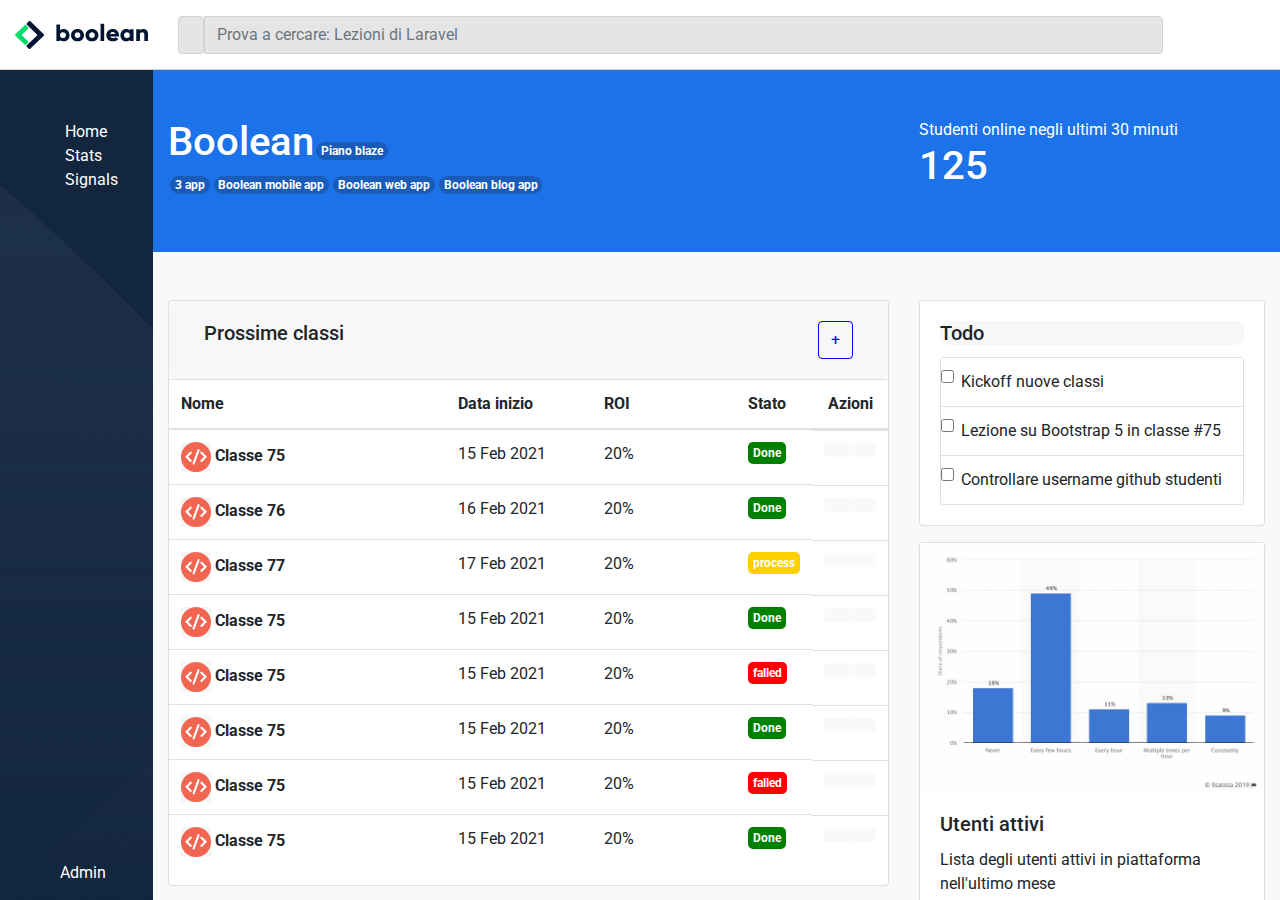
==== commit d918b260: "Modifica col-8" ====
--- a/index.html
+++ b/index.html
@@ -269,65 +269,55 @@
                                 </table>
                                 
                             </div>
-                        </div>
-                        
-                            <!-- FAQ -->
-                            <div class="col-lg-8 col-md-12">
-                                <!-- FAQ BOOTSTRAP -->
-                                <div class="card mt-3" style="width: 100%;">
-                                    <h5 class="card-title ms-card-title">F.A.Q</h5>
+                            <div class="card mt-3" style="width: 100%;">
+                                <h5 class="card-title ms-card-title">F.A.Q</h5>
+                                <div class="accordion" id="accordionPanelsStayOpenExample">
+                                    <div class="accordion-item">
+                                        <span class="accordion-header" id="panelsStayOpen-headingOne">
+                                        <button class="accordion-button" type="button" data-bs-toggle="collapse" data-bs-target="#panelsStayOpen-collapseOne" aria-expanded="true" aria-controls="panelsStayOpen-collapseOne">
+                                            Come aggiungere una nuova classe?
+                                        </button>
+                                        </span>
+                                        <div id="panelsStayOpen-collapseOne" class="accordion-collapse collapse show" aria-labelledby="panelsStayOpen-headingOne">
+                                            <div class="accordion-body">
+                                                <strong>This is the first item's accordion body.</strong> It is shown by default, until the collapse plugin adds the appropriate classes that we use to style each element. These classes control the overall appearance, as well as the showing and hiding via CSS transitions. You can modify any of this with custom CSS or overriding our default variables. It's also worth noting that just about any HTML can go within the <code>.accordion-body</code>, though the transition does limit overflow.
+                                            </div>
+                                        </div>
+                                    </div>
+                                </div>
+                                    <hr>
                                     <div class="accordion" id="accordionPanelsStayOpenExample">
                                         <div class="accordion-item">
                                             <span class="accordion-header" id="panelsStayOpen-headingOne">
                                             <button class="accordion-button" type="button" data-bs-toggle="collapse" data-bs-target="#panelsStayOpen-collapseOne" aria-expanded="true" aria-controls="panelsStayOpen-collapseOne">
-                                                Come aggiungere una nuova classe?
+                                            Come aggiungere una nuova classe?
+                                            </button>
+                                            </span>
+                                            <div id="panelsStayOpen-collapseOne" class="accordion-collapse collapse show" aria-labelledby="panelsStayOpen-headingOne">
+                                                <div class="accordion-body">
+                                                    <strong>This is the first item's accordion body.</strong> It is shown by default, until the collapse plugin adds the appropriate classes that we use to style each element. These classes control the overall appearance, as well as the showing and hiding via CSS transitions. You can modify any of this with custom CSS or overriding our default variables. It's also worth noting that just about any HTML can go within the <code>.accordion-body</code>, though the transition does limit overflow.
+                                                 </div>
+                                            </div>
+                                        </div>
+                                    </div>
+                                
+                                    <hr>
+                                    <div class="accordion" id="accordionPanelsStayOpenExample">
+                                        <div class="accordion-item">
+                                            <span class="accordion-header" id="panelsStayOpen-headingOne">
+                                            <button class="accordion-button" type="button" data-bs-toggle="collapse" data-bs-target="#panelsStayOpen-collapseOne" aria-expanded="true" aria-controls="panelsStayOpen-collapseOne">
+                                            Come aggiungere una nuova classe?
                                             </button>
                                             </span>
                                             <div id="panelsStayOpen-collapseOne" class="accordion-collapse collapse show" aria-labelledby="panelsStayOpen-headingOne">
                                                 <div class="accordion-body">
                                                     <strong>This is the first item's accordion body.</strong> It is shown by default, until the collapse plugin adds the appropriate classes that we use to style each element. These classes control the overall appearance, as well as the showing and hiding via CSS transitions. You can modify any of this with custom CSS or overriding our default variables. It's also worth noting that just about any HTML can go within the <code>.accordion-body</code>, though the transition does limit overflow.
                                                 </div>
-                                            </div>
-                                        </div>
-                                    </div>
-                                        <hr>
-                                        <div class="accordion" id="accordionPanelsStayOpenExample">
-                                            <div class="accordion-item">
-                                                <span class="accordion-header" id="panelsStayOpen-headingOne">
-                                                <button class="accordion-button" type="button" data-bs-toggle="collapse" data-bs-target="#panelsStayOpen-collapseOne" aria-expanded="true" aria-controls="panelsStayOpen-collapseOne">
-                                                Come aggiungere una nuova classe?
-                                                </button>
-                                                </span>
-                                                <div id="panelsStayOpen-collapseOne" class="accordion-collapse collapse show" aria-labelledby="panelsStayOpen-headingOne">
-                                                    <div class="accordion-body">
-                                                        <strong>This is the first item's accordion body.</strong> It is shown by default, until the collapse plugin adds the appropriate classes that we use to style each element. These classes control the overall appearance, as well as the showing and hiding via CSS transitions. You can modify any of this with custom CSS or overriding our default variables. It's also worth noting that just about any HTML can go within the <code>.accordion-body</code>, though the transition does limit overflow.
-                                                     </div>
-                                                </div>
-                                            </div>
-                                        </div>
-                                    
-                                        <hr>
-                                        <div class="accordion" id="accordionPanelsStayOpenExample">
-                                            <div class="accordion-item">
-                                                <span class="accordion-header" id="panelsStayOpen-headingOne">
-                                                <button class="accordion-button" type="button" data-bs-toggle="collapse" data-bs-target="#panelsStayOpen-collapseOne" aria-expanded="true" aria-controls="panelsStayOpen-collapseOne">
-                                                Come aggiungere una nuova classe?
-                                                </button>
-                                                </span>
-                                                <div id="panelsStayOpen-collapseOne" class="accordion-collapse collapse show" aria-labelledby="panelsStayOpen-headingOne">
-                                                    <div class="accordion-body">
-                                                        <strong>This is the first item's accordion body.</strong> It is shown by default, until the collapse plugin adds the appropriate classes that we use to style each element. These classes control the overall appearance, as well as the showing and hiding via CSS transitions. You can modify any of this with custom CSS or overriding our default variables. It's also worth noting that just about any HTML can go within the <code>.accordion-body</code>, though the transition does limit overflow.
-                                                    </div>
-                                                </div>       
-                                            </div>
-                                        </div>                                
-                                </div>
-                                <!-- /FAQ BOOTSTRAP -->
-                            </div>
-                            <!-- /COL PROSSIME CLASSI|FAQ -->
-                        
-
-                            
+                                            </div>       
+                                        </div>
+                                    </div>                                
+                            </div>
+                        </div>
                             <!-- COL TODO|UTENTI ATTIVI -->
                             <div class="col-lg-4 col-md-12">     
                                 <div class="card" style="width: 100%;">
